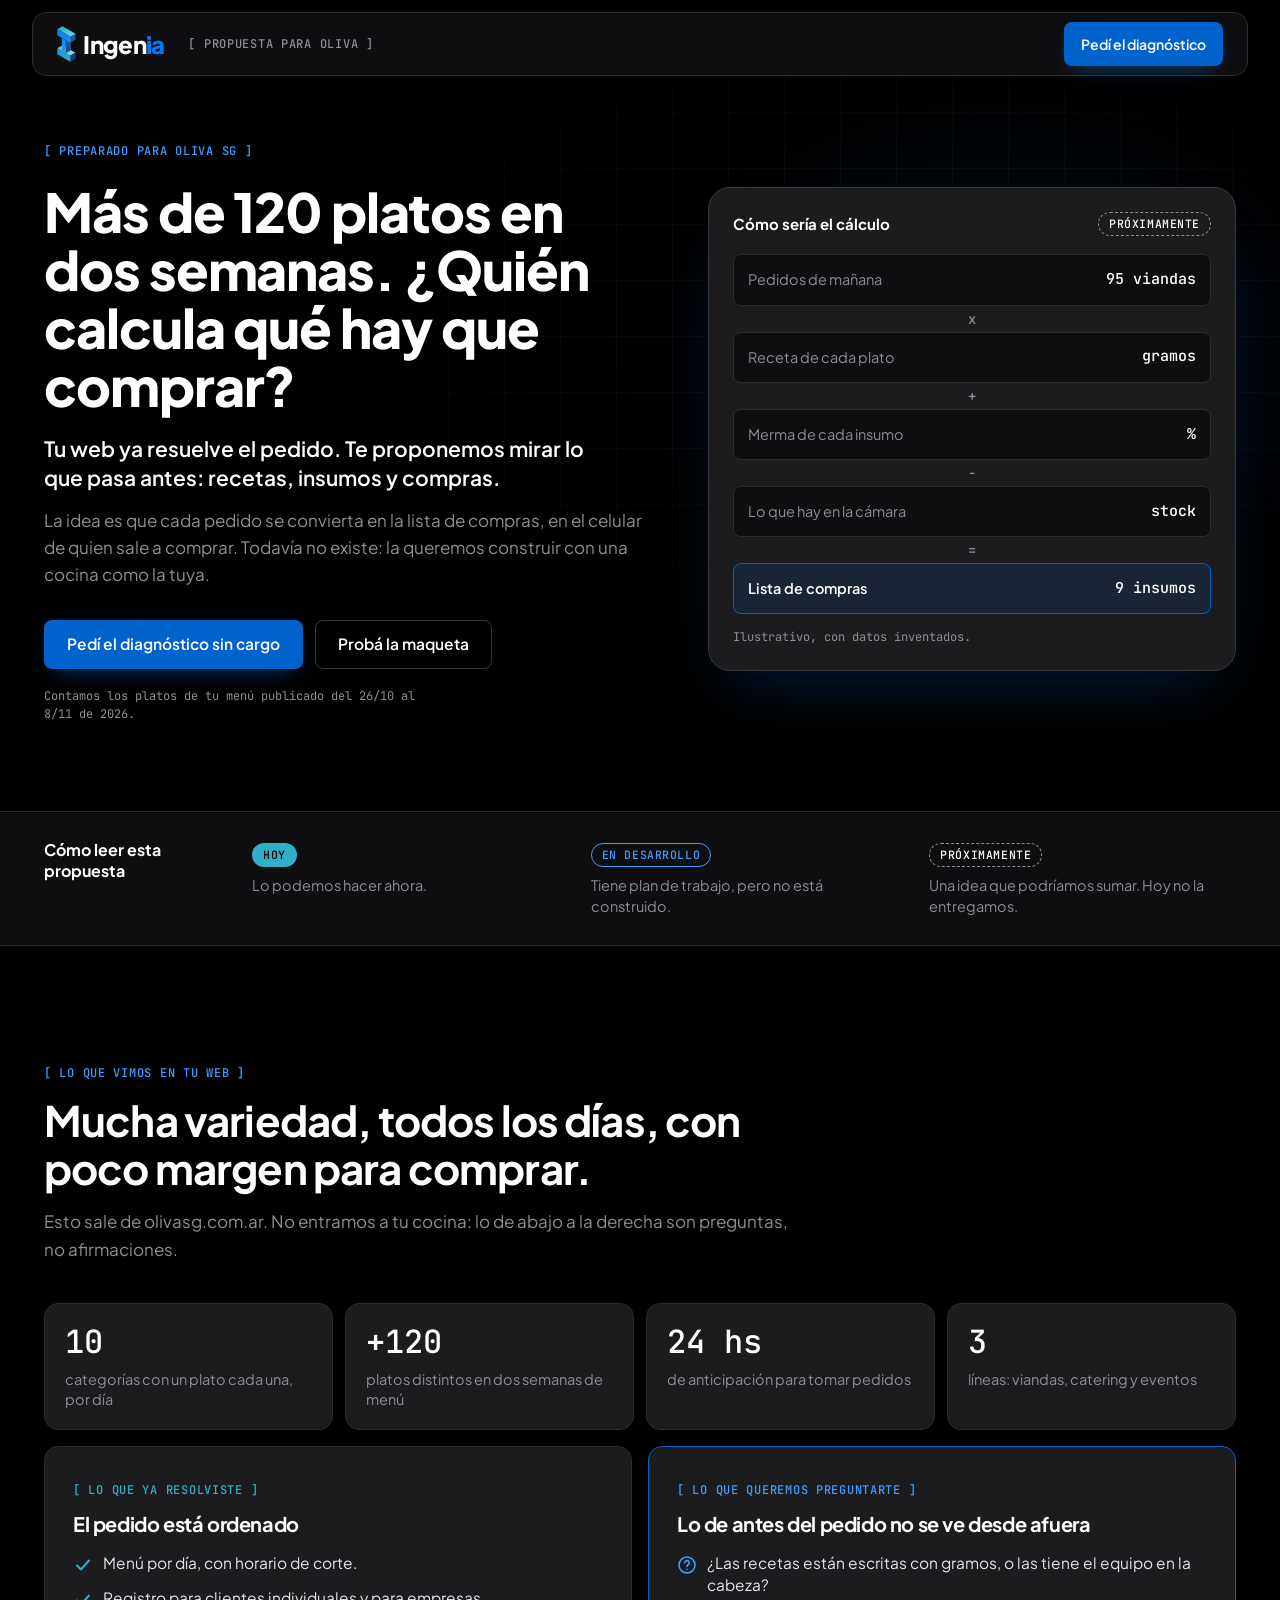
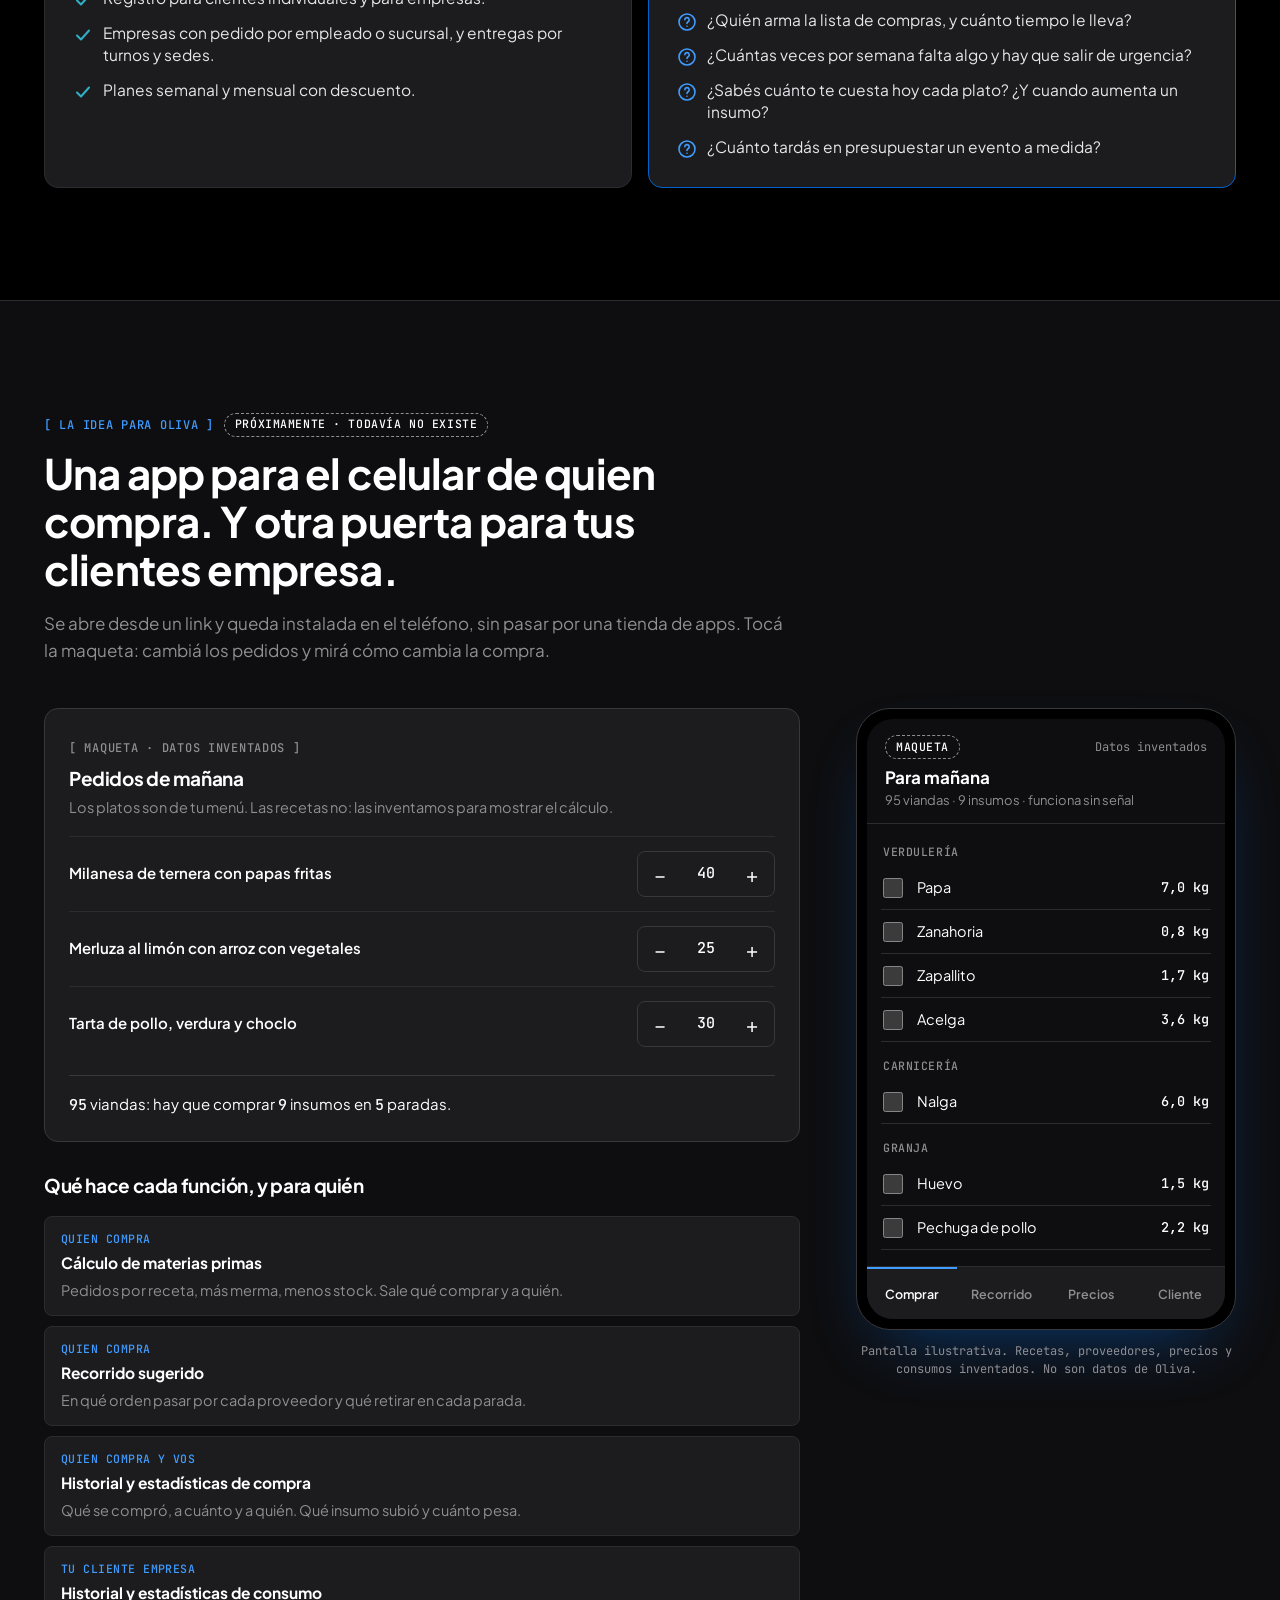
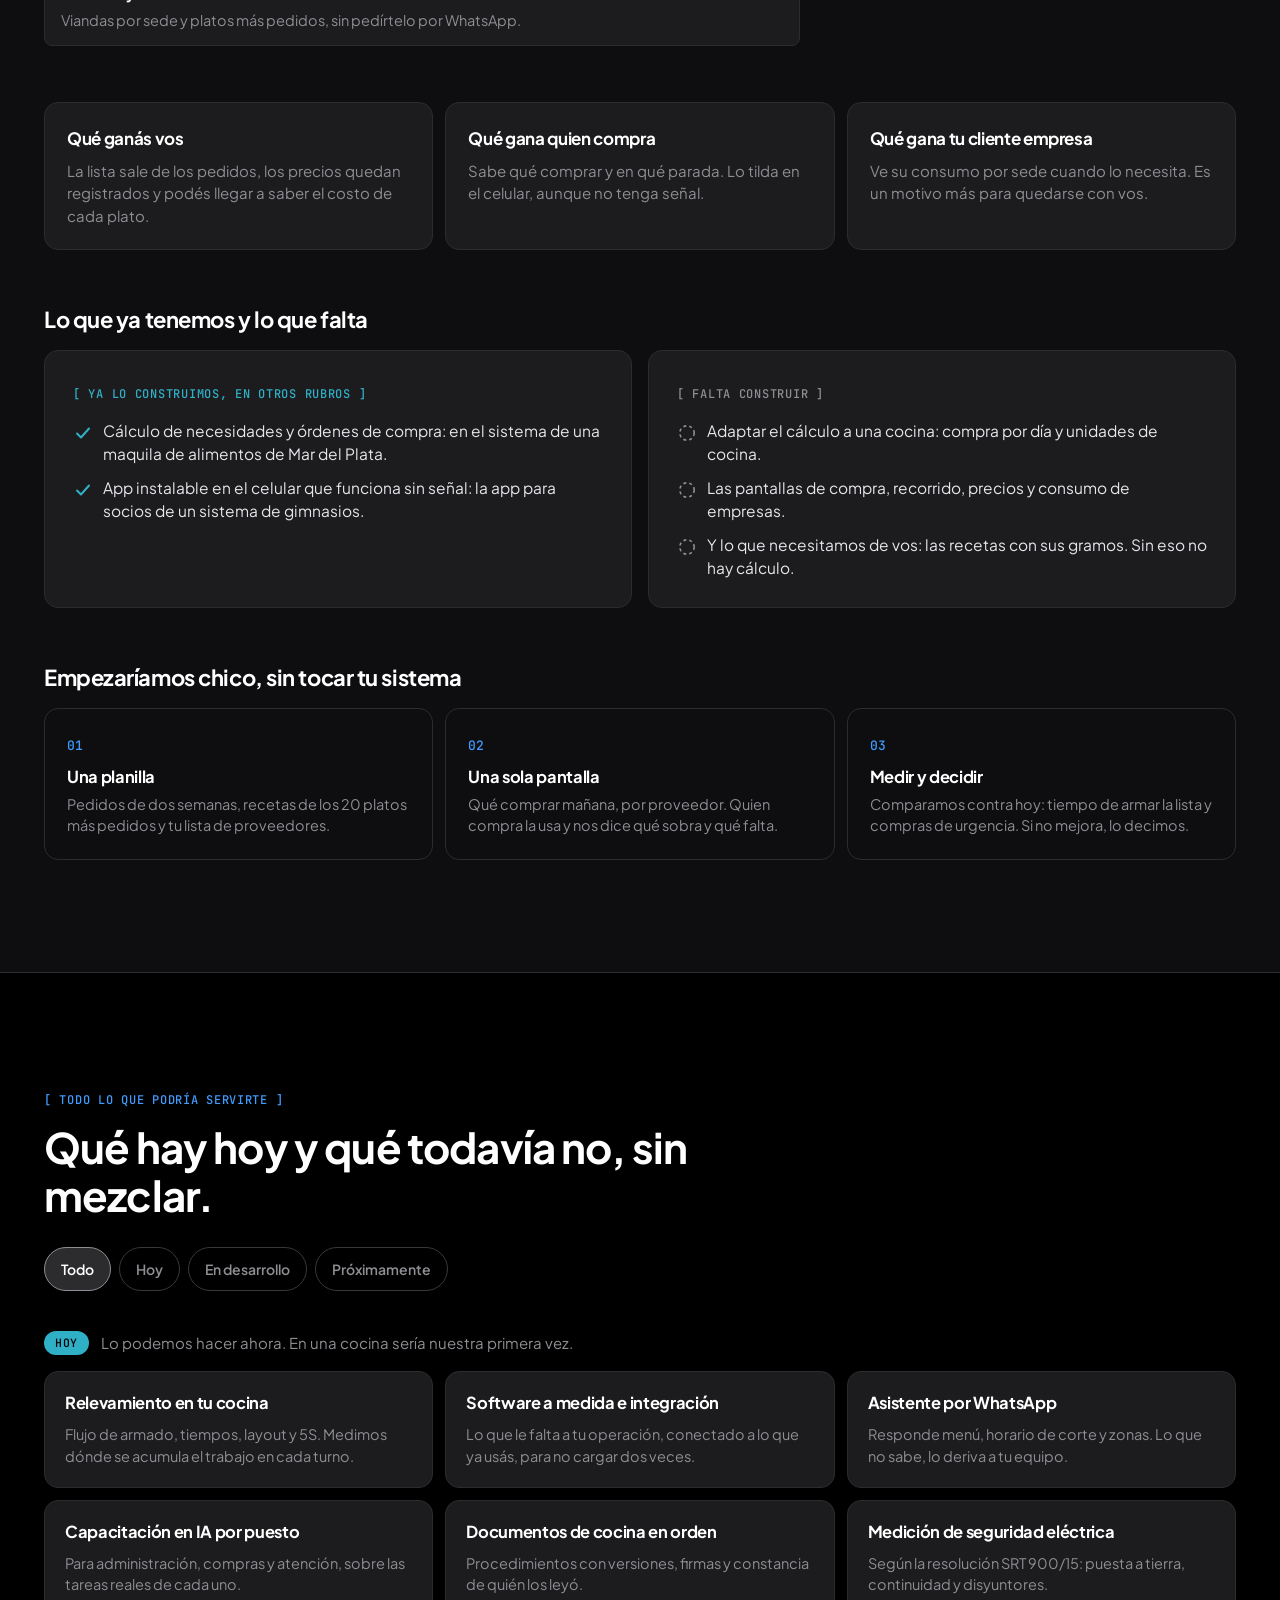
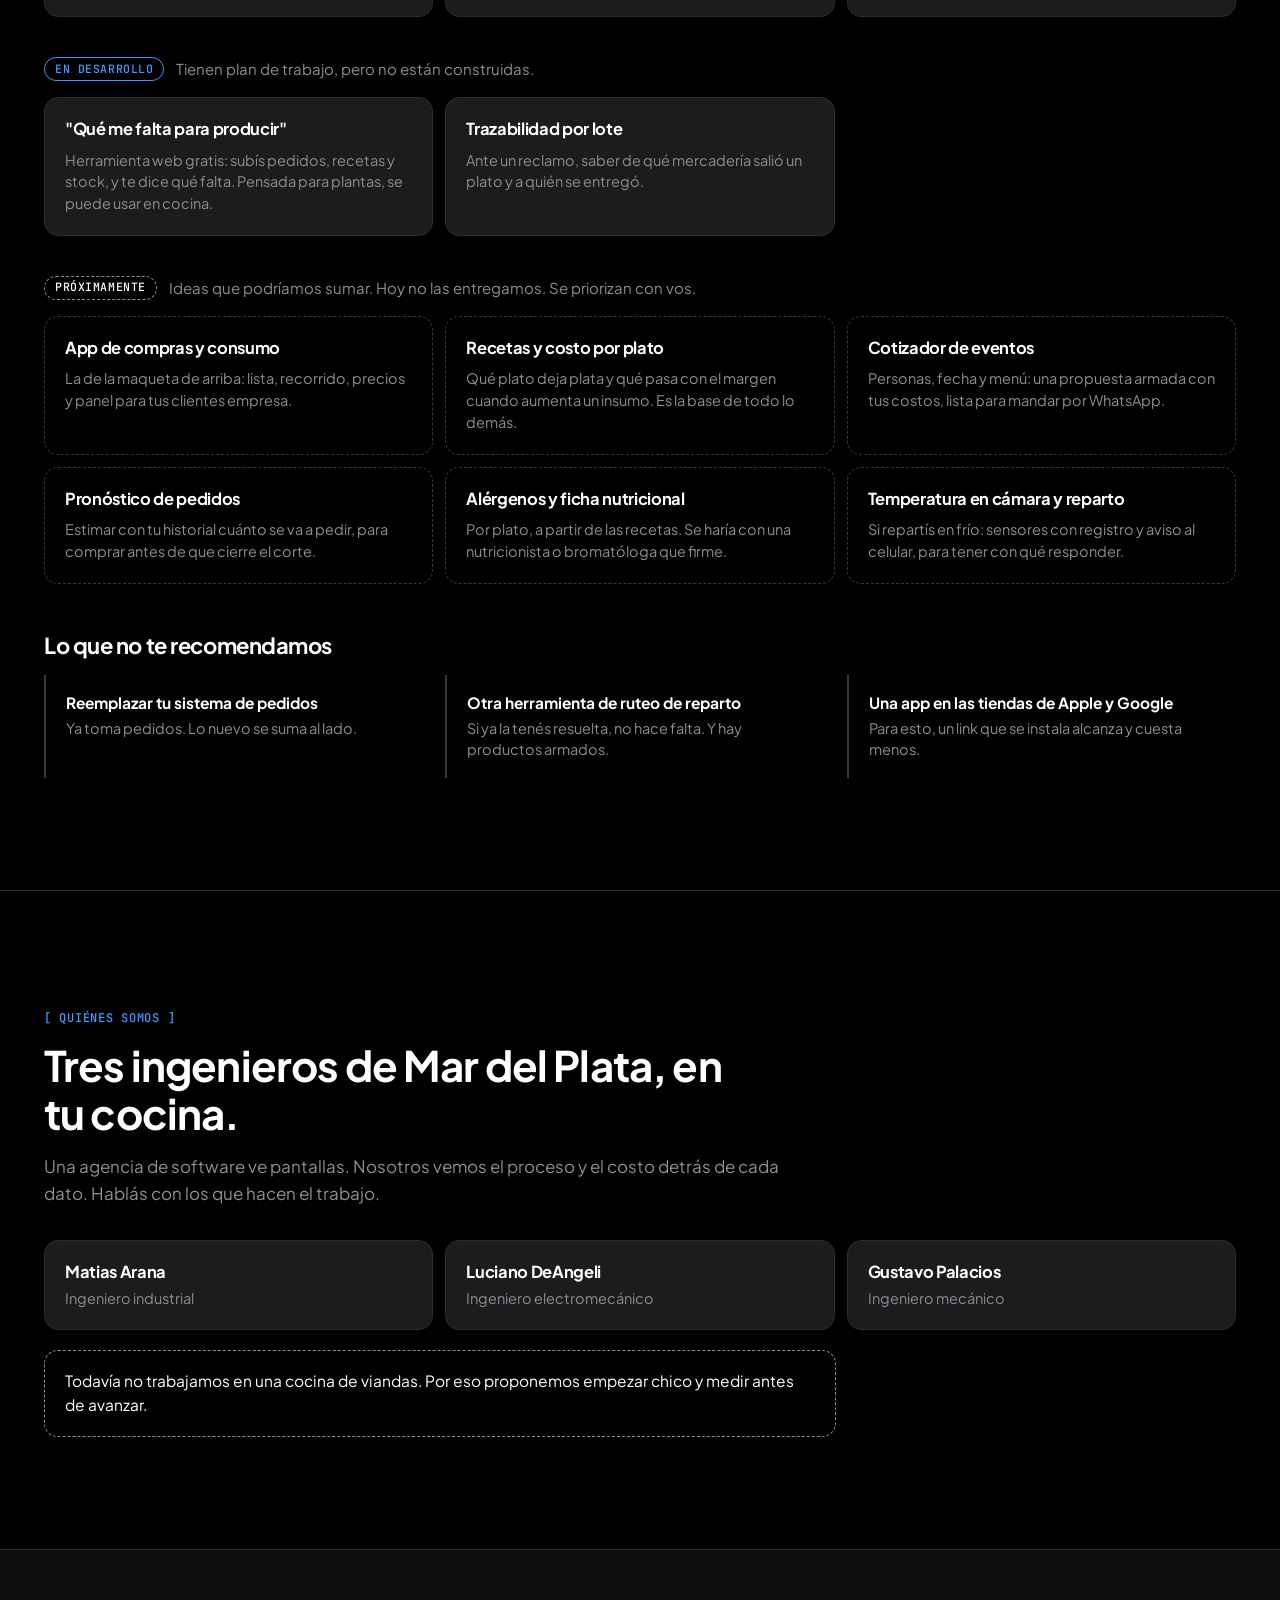
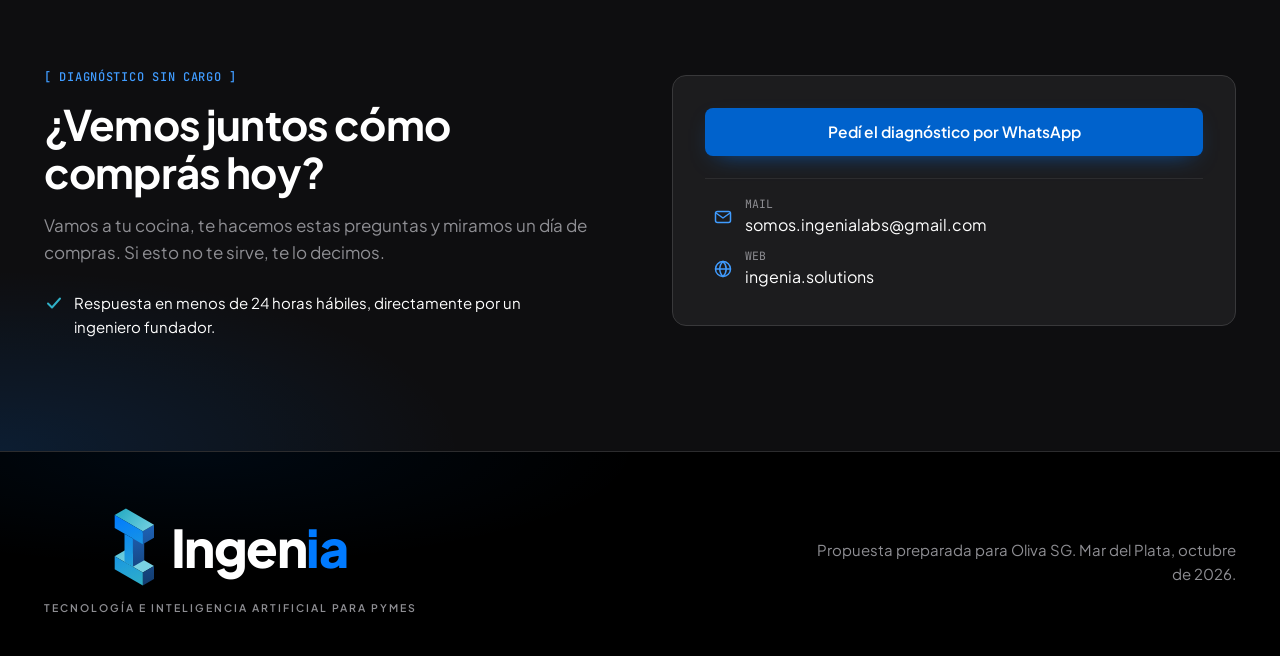
==== olivasg/index.html @ d418b226 "Brochure para Oliva SG en /olivasg Co-Authored-By: Claude Opus 5.5 <noreply@anthropic.com>" ====
<!doctype html>
<html lang="es-AR">
<head>
<meta charset="utf-8">
<meta name="viewport" content="width=device-width, initial-scale=1">
<title>Ingenia Solutions · Propuesta para Oliva</title>
<meta name="description" content="Una idea para Oliva: que cada pedido se convierta en la lista de compras. Qué hacemos hoy y qué todavía no existe, separado y a la vista.">
<meta name="color-scheme" content="dark">
<meta name="robots" content="noindex">
<meta name="theme-color" content="#000000">
<link rel="preconnect" href="https://fonts.googleapis.com">
<link rel="preconnect" href="https://fonts.gstatic.com" crossorigin>
<link href="https://fonts.googleapis.com/css2?family=JetBrains+Mono:wght@400;500&family=Plus+Jakarta+Sans:wght@400;500;600;700;800&display=swap" rel="stylesheet">
<style>
  /* Tokens de la web oficial (ingenia.solutions), los mismos de la propuesta de consultoragyg */
  :root {
    --bg-primary: #000000;
    --bg-surface: #1C1C1E;
    --bg-surface-2: #0E0E10;
    --bg-elevated: #2C2C2E;
    --border: #2C2C2E;
    --border-strong: #38383A;
    --text: #FFFFFF;
    --text-muted: #8E8E93;
    --brand-blue: #007AFF;
    --accent-blue: #0062CC;
    --accent-blue-hover: #0051A8;
    --accent-cyan: #409CFF;
    --accent-emerald: #30B0C7;
    --font: "Plus Jakarta Sans", system-ui, -apple-system, sans-serif;
    --mono: "JetBrains Mono", "Roboto Mono", ui-monospace, monospace;
    --r-sm: 8px; --r-md: 14px; --r-lg: 22px; --r-pill: 999px;
    --ease: cubic-bezier(0.16, 1, 0.3, 1);
    --container: 1240px;
    --nav-h: 64px;
  }

  *, *::before, *::after { box-sizing: border-box; }
  html { scroll-behavior: smooth; scroll-padding-top: calc(var(--nav-h) + 24px); }
  body { margin: 0; background: var(--bg-primary); color: var(--text); font: 400 16px/1.6 var(--font); -webkit-font-smoothing: antialiased; overflow-x: hidden; }
  img, svg { display: block; max-width: 100%; }
  a { color: inherit; text-decoration: none; }
  h1, h2, h3, h4 { font-weight: 700; margin: 0; letter-spacing: -0.02em; }
  p { margin: 0; }
  ul, ol { margin: 0; padding: 0; list-style: none; }
  button { font: inherit; cursor: pointer; color: inherit; }
  :focus-visible { outline: 2px solid var(--accent-cyan); outline-offset: 3px; border-radius: 4px; }

  .container { width: 100%; max-width: var(--container); margin: 0 auto; padding: 0 24px; }
  @media (max-width: 767px) { .container { padding: 0 16px; } }

  .badge-mono { display: inline-flex; align-items: center; gap: 8px; font: 500 12px/1.5 var(--mono); letter-spacing: .06em; color: var(--text-muted); }
  .badge-mono--cyan { color: var(--accent-cyan); }
  .badge-mono--emerald { color: var(--accent-emerald); }

  .btn { display: inline-flex; align-items: center; justify-content: center; gap: 10px; min-height: 48px; border-radius: var(--r-sm); border: 1px solid transparent; font: 600 15.5px/1.2 var(--font); padding: 14px 22px; text-align: center; transition: background-color .25s var(--ease), border-color .25s var(--ease), transform .15s var(--ease); }
  .btn:active { transform: translateY(1px) scale(.99); }
  .btn--sm { min-height: 44px; padding: 9px 16px; font-size: 14px; }
  .btn--primary { background: var(--accent-blue); color: #fff; box-shadow: 0 8px 24px -12px rgba(0,122,255,.7); }
  .btn--primary:hover { background: var(--accent-blue-hover); }
  .btn--ghost { background: transparent; color: var(--text); border-color: var(--border-strong); }
  .btn--ghost:hover { border-color: var(--text-muted); background: rgba(142,142,147,.06); }

  .section { padding: 112px 0; position: relative; }
  @media (max-width: 767px) { .section { padding: 72px 0; } }
  .section--line { border-top: 1px solid var(--border); }
  .section__title { font-size: clamp(28px, 3.4vw, 42px); line-height: 1.15; max-width: 24ch; margin-top: 12px; }
  .section__lead { color: var(--text-muted); font-size: 17px; max-width: 62ch; margin-top: 16px; }
  .note { font: 400 12px/1.5 var(--mono); color: var(--text-muted); }

  .js .reveal { opacity: 0; transform: translateY(18px); transition: opacity .7s var(--ease), transform .7s var(--ease); }
  .js .reveal.is-in { opacity: 1; transform: none; }

  /* Rótulos de estado: palabra + estilo, nunca solo color */
  .st { display: inline-flex; align-items: center; gap: 6px; min-height: 24px; padding: 2px 10px; border-radius: var(--r-pill); font: 500 11.5px/1.3 var(--mono); letter-spacing: .05em; white-space: nowrap; border: 1px solid transparent; }
  .st--hoy { background: var(--accent-emerald); color: #000; }
  .st--dev { border-color: var(--accent-cyan); color: var(--accent-cyan); }
  .st--prox { border: 1px dashed var(--text-muted); color: var(--text); }

  /* Nav */
  .nav { position: fixed; inset: 12px 0 auto 0; z-index: 40; padding: 0 12px; }
  .nav__inner { height: var(--nav-h); display: flex; align-items: center; gap: 24px; background: rgba(18,18,20,.82); backdrop-filter: blur(14px) saturate(140%); -webkit-backdrop-filter: blur(14px) saturate(140%); border: 1px solid var(--border); border-radius: var(--r-md); max-width: calc(var(--container) - 24px); }
  .nav__badge { margin-right: auto; }
  @media (max-width: 760px) { .nav__badge { display: none; } .nav__inner { justify-content: space-between; padding: 0 12px; gap: 8px; } }

  .logo { display: inline-flex; align-items: center; gap: .32em; line-height: 1; font-weight: 800; font-size: 24px; letter-spacing: -.03em; color: var(--text); white-space: nowrap; }
  .nav .logo { min-height: 44px; }
  .logo__mark { height: 1.5em; width: auto; flex-shrink: 0; }
  .logo__ia { color: var(--brand-blue); }
  .logo--lg { font-size: clamp(38px, 5vw, 52px); }
  .logo__tagline { margin-top: 14px; font-weight: 600; font-size: 10.5px; letter-spacing: .19em; color: var(--text-muted); text-align: center; }

  /* Portada */
  .hero { position: relative; padding: calc(var(--nav-h) + 72px) 0 88px; overflow: hidden; }
  .hero__grid-bg { position: absolute; inset: 0; pointer-events: none; background-image: linear-gradient(rgba(142,142,147,.06) 1px, transparent 1px), linear-gradient(90deg, rgba(142,142,147,.06) 1px, transparent 1px); background-size: 56px 56px; mask-image: radial-gradient(ellipse 70% 60% at 70% 40%, #000 30%, transparent 75%); -webkit-mask-image: radial-gradient(ellipse 70% 60% at 70% 40%, #000 30%, transparent 75%); }
  .hero::after { content: ""; position: absolute; inset: 0; pointer-events: none; background: radial-gradient(ellipse 40% 50% at 78% 45%, rgba(0,122,255,.12), transparent 70%); }
  .hero__inner { position: relative; z-index: 1; display: grid; grid-template-columns: minmax(0, 1.15fr) minmax(0, 1fr); gap: 56px; align-items: center; }
  .hero__title { font-size: clamp(34px, 4.2vw, 54px); line-height: 1.08; font-weight: 800; margin-top: 20px; max-width: 19ch; }
  .hero__sub { font-size: clamp(18px, 1.8vw, 21px); line-height: 1.4; font-weight: 600; margin-top: 20px; max-width: 38ch; }
  .hero__lead { color: var(--text-muted); font-size: 17px; max-width: 54ch; margin-top: 14px; }
  .hero__ctas { display: flex; flex-wrap: wrap; gap: 12px; margin-top: 32px; }
  .hero__source { margin-top: 18px; max-width: 54ch; }
  @media (max-width: 1023px) { .hero__inner { grid-template-columns: minmax(0, 1fr); gap: 48px; } }
  @media (max-width: 767px) { .hero { padding: calc(var(--nav-h) + 48px) 0 64px; } .hero__ctas .btn { width: 100%; } }

  .flow { background: var(--bg-surface); border: 1px solid var(--border-strong); border-radius: var(--r-lg); padding: 24px; box-shadow: 0 30px 60px -30px rgba(0,122,255,.3); }
  .flow__head { display: flex; flex-wrap: wrap; justify-content: space-between; align-items: center; gap: 8px; margin-bottom: 18px; }
  .flow__title { font-weight: 700; font-size: 15px; }
  .flow__row { display: flex; align-items: center; justify-content: space-between; gap: 16px; padding: 13px 14px; background: var(--bg-surface-2); border: 1px solid var(--border); border-radius: var(--r-sm); }
  .flow__row span { font-size: 14.5px; color: var(--text-muted); }
  .flow__row b { font: 500 15px/1.3 var(--mono); white-space: nowrap; }
  .flow__op { font: 500 14px/1 var(--mono); color: var(--text-muted); text-align: center; padding: 6px 0; }
  .flow__row--out { background: rgba(0,122,255,.1); border-color: var(--accent-blue); }
  .flow__row--out span { color: var(--text); font-weight: 600; }
  .flow .note { margin-top: 14px; }

  /* Cómo leer */
  .key { border-block: 1px solid var(--border); background: var(--bg-surface-2); padding: 28px 0; }
  .key__inner { display: grid; grid-template-columns: auto repeat(3, minmax(0, 1fr)); gap: 16px 32px; align-items: start; }
  .key__title { font-weight: 700; max-width: 16ch; line-height: 1.3; }
  .key__item p { font-size: 14.5px; color: var(--text-muted); margin-top: 8px; line-height: 1.45; }
  @media (max-width: 899px) { .key__inner { grid-template-columns: minmax(0, 1fr); } .key__title { max-width: none; } }

  /* Lo que vimos */
  .stats { display: grid; grid-template-columns: repeat(4, minmax(0, 1fr)); gap: 12px; margin-top: 40px; }
  .stat { background: var(--bg-surface); border: 1px solid var(--border); border-radius: var(--r-md); padding: 20px; }
  .stat b { display: block; font: 500 clamp(24px, 2.6vw, 32px)/1.15 var(--mono); }
  .stat span { display: block; margin-top: 8px; font-size: 14.5px; line-height: 1.4; color: var(--text-muted); }
  @media (max-width: 899px) { .stats { grid-template-columns: repeat(2, minmax(0, 1fr)); } }
  .two { display: grid; grid-template-columns: repeat(2, minmax(0, 1fr)); gap: 16px; margin-top: 16px; }
  @media (max-width: 899px) { .two { grid-template-columns: minmax(0, 1fr); } }
  .panel { background: var(--bg-surface); border: 1px solid var(--border); border-radius: var(--r-md); padding: 28px; }
  @media (max-width: 767px) { .panel { padding: 22px; } }
  .panel h3 { font-size: 20px; line-height: 1.25; margin-top: 10px; }
  .panel--ask { border-color: var(--accent-blue); }
  .ticks { margin-top: 16px; display: grid; gap: 12px; }
  .ticks li { display: grid; grid-template-columns: 20px minmax(0, 1fr); gap: 10px; font-size: 15.5px; line-height: 1.45; color: #E5E5EA; }
  .ticks svg { margin-top: 3px; color: var(--accent-emerald); }
  .panel--ask .ticks svg { color: var(--accent-cyan); }

  /* La app */
  .app { background: var(--bg-surface-2); border-block: 1px solid var(--border); }
  .app__head { display: flex; flex-wrap: wrap; align-items: center; gap: 10px; }
  .app__grid { display: grid; grid-template-columns: minmax(0, 1fr) minmax(0, 380px); gap: 56px; margin-top: 44px; align-items: start; justify-content: center; }
  @media (max-width: 899px) { .app__grid { grid-template-columns: minmax(0, 1fr); gap: 32px; } }

  .ctrl { background: var(--bg-surface); border: 1px solid var(--border-strong); border-radius: var(--r-md); padding: 24px; }
  @media (max-width: 767px) { .ctrl { padding: 18px; } }
  .ctrl h3 { font-size: 19px; margin-top: 8px; line-height: 1.25; }
  .ctrl__sub { color: var(--text-muted); font-size: 14.5px; margin-top: 6px; }
  .dish { display: grid; grid-template-columns: minmax(0, 1fr) auto; gap: 8px 14px; align-items: center; padding: 14px 0; border-top: 1px solid var(--border); }
  .dish:first-of-type { margin-top: 16px; }
  .dish__name { font-size: 15px; line-height: 1.35; font-weight: 600; }
  .stepper { display: inline-grid; grid-template-columns: 44px 48px 44px; align-items: center; border: 1px solid var(--border-strong); border-radius: var(--r-sm); overflow: hidden; }
  .stepper button { height: 44px; background: transparent; border: 0; font-size: 20px; }
  .stepper button:hover { background: var(--bg-elevated); }
  .stepper output { text-align: center; font: 500 15px/1 var(--mono); }
  .ctrl__out { margin-top: 14px; padding-top: 16px; border-top: 1px solid var(--border-strong); font-size: 15px; }
  .ctrl__out b { font-family: var(--mono); font-weight: 500; }
  .ctrl__disc { margin-top: 12px; }

  .fn-list { display: grid; gap: 10px; margin-top: 16px; }
  .fn { display: grid; gap: 4px; padding: 14px 16px; border: 1px solid var(--border); border-radius: var(--r-sm); background: var(--bg-surface); }
  .fn b { font-size: 15.5px; }
  .fn span { font-size: 14.5px; color: var(--text-muted); line-height: 1.45; }
  .fn small { font: 500 11.5px/1.4 var(--mono); color: var(--accent-cyan); letter-spacing: .04em; }
  .app__left { display: grid; gap: 28px; min-width: 0; }
  .app__left h3.sub { font-size: 19px; }

  /* Teléfono */
  .phone-wrap { position: sticky; top: calc(var(--nav-h) + 28px); min-width: 0; }
  @media (max-width: 899px) {
    .app__left { display: contents; }
    .app__left .fn-block { order: 2; }
    .phone-wrap { position: static; max-width: 380px; margin: 0 auto; width: 100%; order: 1; }
  }
  .phone { background: #000; border: 1px solid var(--border-strong); border-radius: 34px; padding: 10px; box-shadow: 0 30px 70px -30px rgba(0,122,255,.45); }
  .screen { background: var(--bg-surface-2); border-radius: 26px; overflow: hidden; display: flex; flex-direction: column; height: 600px; }
  .screen__bar { padding: 16px 18px 12px; border-bottom: 1px solid var(--border); }
  .screen__tag { display: flex; align-items: center; justify-content: space-between; gap: 8px; }
  .screen__title { font-size: 17px; font-weight: 700; margin-top: 8px; line-height: 1.25; }
  .screen__sub { font-size: 13px; color: var(--text-muted); margin-top: 2px; }
  .screen__body { flex: 1; overflow-y: auto; padding: 4px 14px 16px; min-height: 0; }
  .tabs { display: grid; grid-template-columns: repeat(4, minmax(0, 1fr)); border-top: 1px solid var(--border); background: var(--bg-surface); }
  .tabs button { min-height: 52px; background: transparent; border: 0; font-size: 12.5px; font-weight: 600; color: var(--text-muted); padding: 4px 2px; border-top: 2px solid transparent; }
  .tabs button[aria-selected="true"] { color: var(--text); border-top-color: var(--accent-cyan); }
  .grp { font: 500 11.5px/1.4 var(--mono); letter-spacing: .05em; color: var(--text-muted); padding: 16px 2px 6px; }
  .buy { display: grid; grid-template-columns: 26px minmax(0, 1fr) auto; gap: 8px; align-items: center; min-height: 44px; padding: 4px 2px; border-bottom: 1px solid var(--border); cursor: pointer; font-size: 14.5px; }
  .buy input { width: 20px; height: 20px; accent-color: var(--accent-blue); margin: 0; }
  .buy b { font: 500 13.5px/1 var(--mono); }
  .buy input:checked ~ span, .buy input:checked ~ b { text-decoration: line-through; color: var(--text-muted); }
  .covered { color: var(--text-muted); font-size: 13.5px; padding: 14px 2px 0; line-height: 1.4; }
  .stop { display: grid; grid-template-columns: 32px minmax(0, 1fr); gap: 12px; padding-bottom: 18px; position: relative; }
  .stop:not(:last-child)::before { content: ""; position: absolute; left: 15px; top: 32px; bottom: 0; width: 2px; background: var(--border-strong); }
  .stop__n { width: 32px; height: 32px; border-radius: 50%; display: grid; place-items: center; background: var(--bg-elevated); font: 500 13px/1 var(--mono); }
  .stop__n--end { background: var(--accent-blue); }
  .stop b { display: block; font-size: 15px; line-height: 1.3; }
  .stop div span { display: block; font-size: 13.5px; color: var(--text-muted); line-height: 1.4; margin-top: 2px; }
  .route { padding-top: 14px; }
  .mini-card { background: var(--bg-surface); border: 1px solid var(--border); border-radius: var(--r-sm); padding: 14px; margin-top: 12px; }
  .mini-card h4 { font-size: 14.5px; line-height: 1.3; }
  .mini-card .chart { margin-top: 10px; }
  .chart svg { width: 100%; height: auto; }
  .readout { font-size: 13px; color: var(--text-muted); margin-top: 8px; min-height: 2.8em; line-height: 1.4; }
  .row { display: flex; justify-content: space-between; align-items: center; gap: 10px; min-height: 40px; padding: 6px 0; font-size: 14px; line-height: 1.35; border-bottom: 1px solid var(--border); }
  .row:last-child { border-bottom: 0; }
  .row span { color: var(--text-muted); font-size: 13.5px; }
  .row b { font: 500 13.5px/1 var(--mono); font-weight: 500; white-space: nowrap; }
  .tiles { display: grid; grid-template-columns: repeat(2, minmax(0, 1fr)); gap: 8px; margin-top: 12px; }
  .tile { background: var(--bg-surface); border: 1px solid var(--border); border-radius: var(--r-sm); padding: 12px; }
  .tile b { display: block; font: 500 22px/1.15 var(--mono); }
  .tile span { display: block; font-size: 12.5px; color: var(--text-muted); margin-top: 4px; line-height: 1.3; }
  .phone-note { margin-top: 12px; text-align: center; }

  /* Honesto */
  .gains { display: grid; grid-template-columns: repeat(3, minmax(0, 1fr)); gap: 12px; margin-top: 56px; }
  .gain { padding: 22px; background: var(--bg-surface); border: 1px solid var(--border); border-radius: var(--r-md); }
  .gain h3 { font-size: 17px; }
  .gain p { font-size: 15px; color: var(--text-muted); margin-top: 8px; line-height: 1.5; }
  @media (max-width: 899px) { .gains { grid-template-columns: minmax(0, 1fr); } }
  .steps { display: grid; grid-template-columns: repeat(3, minmax(0, 1fr)); gap: 12px; margin-top: 16px; counter-reset: s; }
  .step { padding: 22px; border: 1px solid var(--border); border-radius: var(--r-md); }
  .step b { font: 500 13px/1 var(--mono); color: var(--accent-cyan); }
  .step h4 { font-size: 16.5px; margin-top: 10px; line-height: 1.3; }
  .step p { font-size: 14.5px; color: var(--text-muted); margin-top: 6px; line-height: 1.5; }
  @media (max-width: 899px) { .steps { grid-template-columns: minmax(0, 1fr); } }
  .subhead { font-size: 22px; line-height: 1.25; margin-top: 56px; }

  /* Mapa de soluciones */
  .filter { display: flex; flex-wrap: wrap; gap: 8px; margin-top: 28px; }
  .filter button { min-height: 44px; padding: 8px 16px; border-radius: var(--r-pill); background: transparent; border: 1px solid var(--border-strong); font-size: 14px; font-weight: 600; color: var(--text-muted); }
  .filter button[aria-pressed="true"] { background: var(--bg-elevated); color: var(--text); border-color: var(--text-muted); }
  .sol-group { margin-top: 40px; }
  .sol-group[hidden] { display: none; }
  .sol-group__head { display: flex; flex-wrap: wrap; align-items: center; gap: 12px; }
  .sol-group__head p { color: var(--text-muted); font-size: 15px; }
  .sols { display: grid; grid-template-columns: repeat(3, minmax(0, 1fr)); gap: 12px; margin-top: 16px; }
  @media (max-width: 1023px) { .sols { grid-template-columns: repeat(2, minmax(0, 1fr)); } }
  @media (max-width: 680px) { .sols { grid-template-columns: minmax(0, 1fr); } }
  .sol { padding: 20px; background: var(--bg-surface); border: 1px solid var(--border); border-radius: var(--r-md); display: flex; flex-direction: column; gap: 10px; align-items: flex-start; }
  .sol--prox { background: transparent; border: 1px dashed var(--border-strong); }
  .sol h4 { font-size: 16.5px; line-height: 1.3; }
  .sol p { font-size: 14.5px; line-height: 1.5; color: var(--text-muted); }

  .no { margin-top: 48px; }
  .no ul { display: grid; grid-template-columns: repeat(3, minmax(0, 1fr)); gap: 12px; margin-top: 16px; }
  .no li { padding: 18px 20px; border-left: 2px solid var(--border-strong); }
  .no b { display: block; font-size: 15.5px; line-height: 1.35; }
  .no span { display: block; color: var(--text-muted); font-size: 14.5px; margin-top: 4px; line-height: 1.45; }
  @media (max-width: 899px) { .no ul { grid-template-columns: minmax(0, 1fr); } }

  /* Equipo */
  .proofs { display: grid; grid-template-columns: repeat(2, minmax(0, 1fr)); gap: 12px; margin-top: 40px; }
  @media (max-width: 767px) { .proofs { grid-template-columns: minmax(0, 1fr); } }
  .team { display: grid; grid-template-columns: repeat(3, minmax(0, 1fr)); gap: 12px; margin-top: 12px; }
  @media (max-width: 767px) { .team { grid-template-columns: minmax(0, 1fr); } }
  .eng { padding: 18px 20px; background: var(--bg-surface); border: 1px solid var(--border); border-radius: var(--r-md); }
  .eng h3 { font-size: 16.5px; }
  .eng span { color: var(--text-muted); font-size: 14.5px; }
  .honest { margin-top: 20px; padding: 18px 20px; border: 1px dashed var(--text-muted); border-radius: var(--r-md); font-size: 15.5px; max-width: 72ch; }

  /* Contacto */
  .booking { background: radial-gradient(ellipse 60% 60% at 0% 100%, rgba(0,122,255,.14), transparent 60%), var(--bg-surface-2); border-top: 1px solid var(--border); }
  .booking__inner { display: grid; grid-template-columns: minmax(0, 1fr) minmax(0, 1fr); gap: 64px; align-items: center; }
  @media (max-width: 899px) { .booking__inner { grid-template-columns: minmax(0, 1fr); gap: 32px; } }
  .booking__guarantee { display: flex; align-items: flex-start; gap: 10px; margin-top: 24px; font-size: 15px; max-width: 46ch; }
  .booking__guarantee svg { color: var(--accent-emerald); flex: none; margin-top: 2px; }
  .booking__card { background: var(--bg-surface); border: 1px solid var(--border-strong); border-radius: var(--r-md); padding: 32px; display: grid; gap: 8px; }
  @media (max-width: 767px) { .booking__card { padding: 22px; } }
  .booking__card .btn { width: 100%; white-space: normal; }
  .contact-links { display: grid; gap: 4px; margin-top: 14px; padding-top: 14px; border-top: 1px solid var(--border); }
  .contact-links a { display: flex; align-items: center; gap: 12px; min-height: 48px; padding: 0 8px; border-radius: var(--r-sm); overflow-wrap: anywhere; }
  .contact-links a:hover { background: rgba(142,142,147,.08); }
  .contact-links a svg { color: var(--accent-cyan); flex: none; }
  .contact-links small { display: block; font: 400 11.5px/1.3 var(--mono); color: var(--text-muted); }

  .footer { border-top: 1px solid var(--border); padding: 56px 0 40px; background: radial-gradient(ellipse 50% 80% at 15% 0%, rgba(0,122,255,.07), transparent 70%); }
  .footer__inner { display: grid; grid-template-columns: auto 1fr; gap: 12px 48px; align-items: center; }
  .footer__brand { display: flex; flex-direction: column; align-items: center; }
  .footer__tagline { color: var(--text-muted); font-size: 15px; justify-self: end; text-align: right; max-width: 40ch; }
  @media (max-width: 767px) { .footer__inner { grid-template-columns: 1fr; justify-items: center; gap: 20px; } .footer__tagline { justify-self: center; text-align: center; } }

  @media (prefers-reduced-motion: reduce) {
    html { scroll-behavior: auto; }
    *, *::before, *::after { animation: none !important; transition-duration: .01ms !important; transition-delay: 0s !important; }
    .js .reveal { opacity: 1; transform: none; }
  }
</style>
</head>
<body>

<header class="nav" id="nav">
  <div class="nav__inner container">
    <a href="#top" class="logo" aria-label="Ingenia Solutions, inicio">
      <!-- Logo oficial: el mismo isotipo y texto de la web (brand/assets) -->
      <svg class="logo__mark" viewBox="-22 -101 75 144" aria-hidden="true" focusable="false">
        <defs>
          <linearGradient id="iso2-front" gradientUnits="userSpaceOnUse" x1="-21" y1="-88" x2="31" y2="42"><stop offset="0" stop-color="#007AFF"/><stop offset="1" stop-color="#30B0C7"/></linearGradient>
          <linearGradient id="iso2-top" gradientUnits="userSpaceOnUse" x1="0" y1="-100" x2="52" y2="-58"><stop offset="0" stop-color="#30B0C7"/><stop offset="1" stop-color="#7AD3E3"/></linearGradient>
          <linearGradient id="iso2-side" gradientUnits="userSpaceOnUse" x1="31" y1="-70" x2="52" y2="42"><stop offset="0" stop-color="#1E63B8"/><stop offset="1" stop-color="#123A6B"/></linearGradient>
        </defs><polygon points="-20.78,-12 31.18,18 51.96,6 0,-24" fill="url(#iso2-top)"/><polygon points="31.18,42 51.96,30 51.96,6 31.18,18" fill="url(#iso2-side)"/><polygon points="-20.78,12 31.18,42 31.18,18 -20.78,-12" fill="url(#iso2-front)"/><polygon points="12.99,7.5 33.77,-4.5 33.77,-56.5 12.99,-44.5" fill="url(#iso2-side)"/><polygon points="-2.6,-1.5 12.99,7.5 12.99,-44.5 -2.6,-53.5" fill="url(#iso2-front)"/><polygon points="31.18,-34 51.96,-46 51.96,-70 31.18,-58" fill="url(#iso2-side)"/><polygon points="-20.78,-88 31.18,-58 51.96,-70 0,-100" fill="url(#iso2-top)"/><polygon points="-20.78,-64 31.18,-34 31.18,-58 -20.78,-88" fill="url(#iso2-front)"/>
      </svg>
      <span aria-hidden="true">Ingen<span class="logo__ia">ia</span></span>
    </a>
    <span class="badge-mono nav__badge">[ PROPUESTA PARA OLIVA ]</span>
    <a href="#contacto" class="btn btn--primary btn--sm">Pedí el diagnóstico</a>
  </div>
</header>

<main id="top">
  <!-- Portada -->
  <section class="hero" aria-labelledby="hero-title">
    <div class="hero__grid-bg" aria-hidden="true"></div>
    <div class="container hero__inner">
      <div>
        <span class="badge-mono badge-mono--cyan reveal">[ PREPARADO PARA OLIVA SG ]</span>
        <h1 class="hero__title reveal" id="hero-title">Más de 120 platos en dos semanas. ¿Quién calcula qué hay que comprar?</h1>
        <p class="hero__sub reveal">Tu web ya resuelve el pedido. Te proponemos mirar lo que pasa antes: recetas, insumos y compras.</p>
        <p class="hero__lead reveal">La idea es que cada pedido se convierta en la lista de compras, en el celular de quien sale a comprar. Todavía no existe: la queremos construir con una cocina como la tuya.</p>
        <div class="hero__ctas reveal">
          <a class="btn btn--primary" href="#contacto">Pedí el diagnóstico sin cargo</a>
          <a class="btn btn--ghost" href="#app">Probá la maqueta</a>
        </div>
        <p class="note hero__source reveal">Contamos los platos de tu menú publicado del 26/10 al 8/11 de 2026.</p>
      </div>

      <div class="flow reveal" role="img" aria-label="Ejemplo ilustrativo del cálculo: pedidos de mañana, por recetas, más merma, menos stock, da los insumos a comprar.">
        <div class="flow__head">
          <span class="flow__title">Cómo sería el cálculo</span>
          <span class="st st--prox">PRÓXIMAMENTE</span>
        </div>
        <div class="flow__row"><span>Pedidos de mañana</span><b><span data-total style="color:inherit;font:inherit">95</span> viandas</b></div>
        <div class="flow__op" aria-hidden="true">x</div>
        <div class="flow__row"><span>Receta de cada plato</span><b>gramos</b></div>
        <div class="flow__op" aria-hidden="true">+</div>
        <div class="flow__row"><span>Merma de cada insumo</span><b>%</b></div>
        <div class="flow__op" aria-hidden="true">-</div>
        <div class="flow__row"><span>Lo que hay en la cámara</span><b>stock</b></div>
        <div class="flow__op" aria-hidden="true">=</div>
        <div class="flow__row flow__row--out"><span>Lista de compras</span><b><span data-items style="color:inherit;font:inherit;font-weight:500">9</span> insumos</b></div>
        <p class="note">Ilustrativo, con datos inventados.</p>
      </div>
    </div>
  </section>

  <!-- Cómo leer -->
  <div class="key" aria-label="Cómo leer esta propuesta">
    <div class="container key__inner">
      <p class="key__title">Cómo leer esta propuesta</p>
      <div class="key__item"><span class="st st--hoy">HOY</span><p>Lo podemos hacer ahora.</p></div>
      <div class="key__item"><span class="st st--dev">EN DESARROLLO</span><p>Tiene plan de trabajo, pero no está construido.</p></div>
      <div class="key__item"><span class="st st--prox">PRÓXIMAMENTE</span><p>Una idea que podríamos sumar. Hoy no la entregamos.</p></div>
    </div>
  </div>

  <!-- Lo que vimos -->
  <section class="section" id="vimos" aria-labelledby="vimos-title">
    <div class="container">
      <span class="badge-mono badge-mono--cyan reveal">[ LO QUE VIMOS EN TU WEB ]</span>
      <h2 class="section__title reveal" id="vimos-title">Mucha variedad, todos los días, con poco margen para comprar.</h2>
      <p class="section__lead reveal">Esto sale de olivasg.com.ar. No entramos a tu cocina: lo de abajo a la derecha son preguntas, no afirmaciones.</p>

      <div class="stats reveal">
        <div class="stat"><b>10</b><span>categorías con un plato cada una, por día</span></div>
        <div class="stat"><b>+120</b><span>platos distintos en dos semanas de menú</span></div>
        <div class="stat"><b>24 hs</b><span>de anticipación para tomar pedidos</span></div>
        <div class="stat"><b>3</b><span>líneas: viandas, catering y eventos</span></div>
      </div>

      <div class="two">
        <div class="panel reveal">
          <span class="badge-mono badge-mono--emerald">[ LO QUE YA RESOLVISTE ]</span>
          <h3>El pedido está ordenado</h3>
          <ul class="ticks">
            <li><svg width="20" height="20" viewBox="0 0 20 20" fill="none" aria-hidden="true"><path d="M4 10.5l4 4 8-9" stroke="currentColor" stroke-width="2" stroke-linecap="round" stroke-linejoin="round"/></svg><span>Menú por día, con horario de corte.</span></li>
            <li><svg width="20" height="20" viewBox="0 0 20 20" fill="none" aria-hidden="true"><path d="M4 10.5l4 4 8-9" stroke="currentColor" stroke-width="2" stroke-linecap="round" stroke-linejoin="round"/></svg><span>Registro para clientes individuales y para empresas.</span></li>
            <li><svg width="20" height="20" viewBox="0 0 20 20" fill="none" aria-hidden="true"><path d="M4 10.5l4 4 8-9" stroke="currentColor" stroke-width="2" stroke-linecap="round" stroke-linejoin="round"/></svg><span>Empresas con pedido por empleado o sucursal, y entregas por turnos y sedes.</span></li>
            <li><svg width="20" height="20" viewBox="0 0 20 20" fill="none" aria-hidden="true"><path d="M4 10.5l4 4 8-9" stroke="currentColor" stroke-width="2" stroke-linecap="round" stroke-linejoin="round"/></svg><span>Planes semanal y mensual con descuento.</span></li>
          </ul>
        </div>
        <div class="panel panel--ask reveal">
          <span class="badge-mono badge-mono--cyan">[ LO QUE QUEREMOS PREGUNTARTE ]</span>
          <h3>Lo de antes del pedido no se ve desde afuera</h3>
          <ul class="ticks">
            <li><svg width="20" height="20" viewBox="0 0 20 20" fill="none" aria-hidden="true"><circle cx="10" cy="10" r="8" stroke="currentColor" stroke-width="1.6"/><path d="M7.8 7.8a2.2 2.2 0 1 1 3.3 1.9c-.7.4-1.1.9-1.1 1.7M10 14.2v.1" stroke="currentColor" stroke-width="1.6" stroke-linecap="round"/></svg><span>¿Las recetas están escritas con gramos, o las tiene el equipo en la cabeza?</span></li>
            <li><svg width="20" height="20" viewBox="0 0 20 20" fill="none" aria-hidden="true"><circle cx="10" cy="10" r="8" stroke="currentColor" stroke-width="1.6"/><path d="M7.8 7.8a2.2 2.2 0 1 1 3.3 1.9c-.7.4-1.1.9-1.1 1.7M10 14.2v.1" stroke="currentColor" stroke-width="1.6" stroke-linecap="round"/></svg><span>¿Quién arma la lista de compras, y cuánto tiempo le lleva?</span></li>
            <li><svg width="20" height="20" viewBox="0 0 20 20" fill="none" aria-hidden="true"><circle cx="10" cy="10" r="8" stroke="currentColor" stroke-width="1.6"/><path d="M7.8 7.8a2.2 2.2 0 1 1 3.3 1.9c-.7.4-1.1.9-1.1 1.7M10 14.2v.1" stroke="currentColor" stroke-width="1.6" stroke-linecap="round"/></svg><span>¿Cuántas veces por semana falta algo y hay que salir de urgencia?</span></li>
            <li><svg width="20" height="20" viewBox="0 0 20 20" fill="none" aria-hidden="true"><circle cx="10" cy="10" r="8" stroke="currentColor" stroke-width="1.6"/><path d="M7.8 7.8a2.2 2.2 0 1 1 3.3 1.9c-.7.4-1.1.9-1.1 1.7M10 14.2v.1" stroke="currentColor" stroke-width="1.6" stroke-linecap="round"/></svg><span>¿Sabés cuánto te cuesta hoy cada plato? ¿Y cuando aumenta un insumo?</span></li>
            <li><svg width="20" height="20" viewBox="0 0 20 20" fill="none" aria-hidden="true"><circle cx="10" cy="10" r="8" stroke="currentColor" stroke-width="1.6"/><path d="M7.8 7.8a2.2 2.2 0 1 1 3.3 1.9c-.7.4-1.1.9-1.1 1.7M10 14.2v.1" stroke="currentColor" stroke-width="1.6" stroke-linecap="round"/></svg><span>¿Cuánto tardás en presupuestar un evento a medida?</span></li>
          </ul>
        </div>
      </div>
    </div>
  </section>

  <!-- La app -->
  <section class="section app" id="app" aria-labelledby="app-title">
    <div class="container">
      <div class="app__head reveal">
        <span class="badge-mono badge-mono--cyan">[ LA IDEA PARA OLIVA ]</span>
        <span class="st st--prox">PRÓXIMAMENTE · TODAVÍA NO EXISTE</span>
      </div>
      <h2 class="section__title reveal" id="app-title">Una app para el celular de quien compra. Y otra puerta para tus clientes empresa.</h2>
      <p class="section__lead reveal">Se abre desde un link y queda instalada en el teléfono, sin pasar por una tienda de apps. Tocá la maqueta: cambiá los pedidos y mirá cómo cambia la compra.</p>

      <div class="app__grid">
        <div class="app__left">
          <div class="ctrl reveal">
            <span class="badge-mono">[ MAQUETA · DATOS INVENTADOS ]</span>
            <h3>Pedidos de mañana</h3>
            <p class="ctrl__sub">Los platos son de tu menú. Las recetas no: las inventamos para mostrar el cálculo.</p>
            <div id="dishes"></div>
            <p class="ctrl__out" aria-live="polite"><b data-total>95</b> viandas: hay que comprar <b data-items>9</b> insumos en <b data-stops>5</b> paradas.</p>
          </div>

          <div class="reveal fn-block">
            <h3 class="sub">Qué hace cada función, y para quién</h3>
            <ul class="fn-list">
              <li class="fn"><small>QUIEN COMPRA</small><b>Cálculo de materias primas</b><span>Pedidos por receta, más merma, menos stock. Sale qué comprar y a quién.</span></li>
              <li class="fn"><small>QUIEN COMPRA</small><b>Recorrido sugerido</b><span>En qué orden pasar por cada proveedor y qué retirar en cada parada.</span></li>
              <li class="fn"><small>QUIEN COMPRA Y VOS</small><b>Historial y estadísticas de compra</b><span>Qué se compró, a cuánto y a quién. Qué insumo subió y cuánto pesa.</span></li>
              <li class="fn"><small>TU CLIENTE EMPRESA</small><b>Historial y estadísticas de consumo</b><span>Viandas por sede y platos más pedidos, sin pedírtelo por WhatsApp.</span></li>
            </ul>
          </div>
        </div>

        <div class="phone-wrap reveal">
          <div class="phone">
            <div class="screen">
              <div class="screen__bar">
                <div class="screen__tag"><span class="st st--prox">MAQUETA</span><span class="note">Datos inventados</span></div>
                <p class="screen__title" id="screen-title">Para mañana</p>
                <p class="screen__sub" id="screen-sub"></p>
              </div>
              <div class="screen__body" id="screen-body" role="tabpanel" tabindex="0" aria-labelledby="tab-comprar"></div>
              <div class="tabs" role="tablist" aria-label="Pantallas de la maqueta">
                <button role="tab" id="tab-comprar" aria-selected="true" data-tab="comprar">Comprar</button>
                <button role="tab" id="tab-recorrido" aria-selected="false" tabindex="-1" data-tab="recorrido">Recorrido</button>
                <button role="tab" id="tab-precios" aria-selected="false" tabindex="-1" data-tab="precios">Precios</button>
                <button role="tab" id="tab-cliente" aria-selected="false" tabindex="-1" data-tab="cliente">Cliente</button>
              </div>
            </div>
          </div>
          <p class="note phone-note">Pantalla ilustrativa. Recetas, proveedores, precios y consumos inventados. No son datos de Oliva.</p>
        </div>
      </div>

      <div class="gains">
        <div class="gain reveal"><h3>Qué ganás vos</h3><p>La lista sale de los pedidos, los precios quedan registrados y podés llegar a saber el costo de cada plato.</p></div>
        <div class="gain reveal"><h3>Qué gana quien compra</h3><p>Sabe qué comprar y en qué parada. Lo tilda en el celular, aunque no tenga señal.</p></div>
        <div class="gain reveal"><h3>Qué gana tu cliente empresa</h3><p>Ve su consumo por sede cuando lo necesita. Es un motivo más para quedarse con vos.</p></div>
      </div>

      <h3 class="subhead reveal">Lo que ya tenemos y lo que falta</h3>
      <div class="two">
        <div class="panel reveal">
          <span class="badge-mono badge-mono--emerald">[ YA LO CONSTRUIMOS, EN OTROS RUBROS ]</span>
          <ul class="ticks">
            <li><svg width="20" height="20" viewBox="0 0 20 20" fill="none" aria-hidden="true"><path d="M4 10.5l4 4 8-9" stroke="currentColor" stroke-width="2" stroke-linecap="round" stroke-linejoin="round"/></svg><span>Cálculo de necesidades y órdenes de compra: en el sistema de una maquila de alimentos de Mar del Plata.</span></li>
            <li><svg width="20" height="20" viewBox="0 0 20 20" fill="none" aria-hidden="true"><path d="M4 10.5l4 4 8-9" stroke="currentColor" stroke-width="2" stroke-linecap="round" stroke-linejoin="round"/></svg><span>App instalable en el celular que funciona sin señal: la app para socios de un sistema de gimnasios.</span></li>
          </ul>
        </div>
        <div class="panel reveal">
          <span class="badge-mono">[ FALTA CONSTRUIR ]</span>
          <ul class="ticks">
            <li><svg width="20" height="20" viewBox="0 0 20 20" fill="none" aria-hidden="true" style="color:var(--text-muted)"><circle cx="10" cy="10" r="7.2" stroke="currentColor" stroke-width="1.6" stroke-dasharray="3 3"/></svg><span>Adaptar el cálculo a una cocina: compra por día y unidades de cocina.</span></li>
            <li><svg width="20" height="20" viewBox="0 0 20 20" fill="none" aria-hidden="true" style="color:var(--text-muted)"><circle cx="10" cy="10" r="7.2" stroke="currentColor" stroke-width="1.6" stroke-dasharray="3 3"/></svg><span>Las pantallas de compra, recorrido, precios y consumo de empresas.</span></li>
            <li><svg width="20" height="20" viewBox="0 0 20 20" fill="none" aria-hidden="true" style="color:var(--text-muted)"><circle cx="10" cy="10" r="7.2" stroke="currentColor" stroke-width="1.6" stroke-dasharray="3 3"/></svg><span>Y lo que necesitamos de vos: las recetas con sus gramos. Sin eso no hay cálculo.</span></li>
          </ul>
        </div>
      </div>

      <h3 class="subhead reveal">Empezaríamos chico, sin tocar tu sistema</h3>
      <ol class="steps">
        <li class="step reveal"><b>01</b><h4>Una planilla</h4><p>Pedidos de dos semanas, recetas de los 20 platos más pedidos y tu lista de proveedores.</p></li>
        <li class="step reveal"><b>02</b><h4>Una sola pantalla</h4><p>Qué comprar mañana, por proveedor. Quien compra la usa y nos dice qué sobra y qué falta.</p></li>
        <li class="step reveal"><b>03</b><h4>Medir y decidir</h4><p>Comparamos contra hoy: tiempo de armar la lista y compras de urgencia. Si no mejora, lo decimos.</p></li>
      </ol>
    </div>
  </section>

  <!-- Mapa de soluciones -->
  <section class="section" id="soluciones" aria-labelledby="sol-title">
    <div class="container">
      <span class="badge-mono badge-mono--cyan reveal">[ TODO LO QUE PODRÍA SERVIRTE ]</span>
      <h2 class="section__title reveal" id="sol-title">Qué hay hoy y qué todavía no, sin mezclar.</h2>
      <div class="filter reveal" role="group" aria-label="Filtrar por estado">
        <button type="button" data-f="todo" aria-pressed="true">Todo</button>
        <button type="button" data-f="hoy" aria-pressed="false">Hoy</button>
        <button type="button" data-f="dev" aria-pressed="false">En desarrollo</button>
        <button type="button" data-f="prox" aria-pressed="false">Próximamente</button>
      </div>

      <div class="sol-group" data-g="hoy">
        <div class="sol-group__head reveal"><span class="st st--hoy">HOY</span><p>Lo podemos hacer ahora. En una cocina sería nuestra primera vez.</p></div>
        <div class="sols">
          <article class="sol reveal"><h4>Relevamiento en tu cocina</h4><p>Flujo de armado, tiempos, layout y 5S. Medimos dónde se acumula el trabajo en cada turno.</p></article>
          <article class="sol reveal"><h4>Software a medida e integración</h4><p>Lo que le falta a tu operación, conectado a lo que ya usás, para no cargar dos veces.</p></article>
          <article class="sol reveal"><h4>Asistente por WhatsApp</h4><p>Responde menú, horario de corte y zonas. Lo que no sabe, lo deriva a tu equipo.</p></article>
          <article class="sol reveal"><h4>Capacitación en IA por puesto</h4><p>Para administración, compras y atención, sobre las tareas reales de cada uno.</p></article>
          <article class="sol reveal"><h4>Documentos de cocina en orden</h4><p>Procedimientos con versiones, firmas y constancia de quién los leyó.</p></article>
          <article class="sol reveal"><h4>Medición de seguridad eléctrica</h4><p>Según la resolución SRT 900/15: puesta a tierra, continuidad y disyuntores.</p></article>
        </div>
      </div>

      <div class="sol-group" data-g="dev">
        <div class="sol-group__head reveal"><span class="st st--dev">EN DESARROLLO</span><p>Tienen plan de trabajo, pero no están construidas.</p></div>
        <div class="sols">
          <article class="sol reveal"><h4>"Qué me falta para producir"</h4><p>Herramienta web gratis: subís pedidos, recetas y stock, y te dice qué falta. Pensada para plantas, se puede usar en cocina.</p></article>
          <article class="sol reveal"><h4>Trazabilidad por lote</h4><p>Ante un reclamo, saber de qué mercadería salió un plato y a quién se entregó.</p></article>
        </div>
      </div>

      <div class="sol-group" data-g="prox">
        <div class="sol-group__head reveal"><span class="st st--prox">PRÓXIMAMENTE</span><p>Ideas que podríamos sumar. Hoy no las entregamos. Se priorizan con vos.</p></div>
        <div class="sols">
          <article class="sol sol--prox reveal"><h4>App de compras y consumo</h4><p>La de la maqueta de arriba: lista, recorrido, precios y panel para tus clientes empresa.</p></article>
          <article class="sol sol--prox reveal"><h4>Recetas y costo por plato</h4><p>Qué plato deja plata y qué pasa con el margen cuando aumenta un insumo. Es la base de todo lo demás.</p></article>
          <article class="sol sol--prox reveal"><h4>Cotizador de eventos</h4><p>Personas, fecha y menú: una propuesta armada con tus costos, lista para mandar por WhatsApp.</p></article>
          <article class="sol sol--prox reveal"><h4>Pronóstico de pedidos</h4><p>Estimar con tu historial cuánto se va a pedir, para comprar antes de que cierre el corte.</p></article>
          <article class="sol sol--prox reveal"><h4>Alérgenos y ficha nutricional</h4><p>Por plato, a partir de las recetas. Se haría con una nutricionista o bromatóloga que firme.</p></article>
          <article class="sol sol--prox reveal"><h4>Temperatura en cámara y reparto</h4><p>Si repartís en frío: sensores con registro y aviso al celular, para tener con qué responder.</p></article>
        </div>
      </div>

      <div class="no reveal">
        <h3 class="subhead" style="margin-top:0">Lo que no te recomendamos</h3>
        <ul>
          <li><b>Reemplazar tu sistema de pedidos</b><span>Ya toma pedidos. Lo nuevo se suma al lado.</span></li>
          <li><b>Otra herramienta de ruteo de reparto</b><span>Si ya la tenés resuelta, no hace falta. Y hay productos armados.</span></li>
          <li><b>Una app en las tiendas de Apple y Google</b><span>Para esto, un link que se instala alcanza y cuesta menos.</span></li>
        </ul>
      </div>
    </div>
  </section>

  <!-- Equipo -->
  <section class="section section--line" id="equipo" aria-labelledby="eq-title">
    <div class="container">
      <span class="badge-mono badge-mono--cyan reveal">[ QUIÉNES SOMOS ]</span>
      <h2 class="section__title reveal" id="eq-title">Tres ingenieros de Mar del Plata, en tu cocina.</h2>
      <p class="section__lead reveal">Una agencia de software ve pantallas. Nosotros vemos el proceso y el costo detrás de cada dato. Hablás con los que hacen el trabajo.</p>
      <div class="team" style="margin-top:32px">
        <div class="eng reveal"><h3>Matias Arana</h3><span>Ingeniero industrial</span></div>
        <div class="eng reveal"><h3>Luciano DeAngeli</h3><span>Ingeniero electromecánico</span></div>
        <div class="eng reveal"><h3>Gustavo Palacios</h3><span>Ingeniero mecánico</span></div>
      </div>
      <p class="honest reveal">Todavía no trabajamos en una cocina de viandas. Por eso proponemos empezar chico y medir antes de avanzar.</p>
    </div>
  </section>

  <!-- Contacto -->
  <section class="section booking" id="contacto" aria-labelledby="contacto-title">
    <div class="container booking__inner">
      <div class="reveal">
        <span class="badge-mono badge-mono--cyan">[ DIAGNÓSTICO SIN CARGO ]</span>
        <h2 class="section__title" id="contacto-title">¿Vemos juntos cómo comprás hoy?</h2>
        <p class="section__lead">Vamos a tu cocina, te hacemos estas preguntas y miramos un día de compras. Si esto no te sirve, te lo decimos.</p>
        <p class="booking__guarantee">
          <svg width="20" height="20" viewBox="0 0 20 20" fill="none" aria-hidden="true"><path d="M4 10.5l4 4 8-9" stroke="currentColor" stroke-width="2" stroke-linecap="round" stroke-linejoin="round"/></svg>
          Respuesta en menos de 24 horas hábiles, directamente por un ingeniero fundador.
        </p>
      </div>
      <div class="booking__card reveal">
        <a class="btn btn--primary" id="cta" href="#" target="_blank" rel="noopener">Pedí el diagnóstico por WhatsApp</a>
        <div class="contact-links">
          <a id="mail-link" href="#">
            <svg width="20" height="20" viewBox="0 0 20 20" fill="none" aria-hidden="true"><rect x="2.5" y="4.5" width="15" height="11" rx="2" stroke="currentColor" stroke-width="1.5"/><path d="M3 6l7 5 7-5" stroke="currentColor" stroke-width="1.5" stroke-linejoin="round"/></svg>
            <span><small>MAIL</small><span id="mail-text"></span></span>
          </a>
          <a id="web-link" href="#" target="_blank" rel="noopener">
            <svg width="20" height="20" viewBox="0 0 20 20" fill="none" aria-hidden="true"><circle cx="10" cy="10" r="7.5" stroke="currentColor" stroke-width="1.5"/><path d="M2.5 10h15M10 2.5c2.2 2 3.2 4.6 3.2 7.5s-1 5.5-3.2 7.5c-2.2-2-3.2-4.6-3.2-7.5s1-5.5 3.2-7.5z" stroke="currentColor" stroke-width="1.5"/></svg>
            <span><small>WEB</small>ingenia.solutions</span>
          </a>
        </div>
      </div>
    </div>
  </section>
</main>

<footer class="footer">
  <div class="container footer__inner">
    <div class="footer__brand">
      <span class="logo logo--lg" role="img" aria-label="Ingenia">
        <svg class="logo__mark" viewBox="-22 -101 75 144" aria-hidden="true" focusable="false"><polygon points="-20.78,-12 31.18,18 51.96,6 0,-24" fill="url(#iso2-top)"/><polygon points="31.18,42 51.96,30 51.96,6 31.18,18" fill="url(#iso2-side)"/><polygon points="-20.78,12 31.18,42 31.18,18 -20.78,-12" fill="url(#iso2-front)"/><polygon points="12.99,7.5 33.77,-4.5 33.77,-56.5 12.99,-44.5" fill="url(#iso2-side)"/><polygon points="-2.6,-1.5 12.99,7.5 12.99,-44.5 -2.6,-53.5" fill="url(#iso2-front)"/><polygon points="31.18,-34 51.96,-46 51.96,-70 31.18,-58" fill="url(#iso2-side)"/><polygon points="-20.78,-88 31.18,-58 51.96,-70 0,-100" fill="url(#iso2-top)"/><polygon points="-20.78,-64 31.18,-34 31.18,-58 -20.78,-88" fill="url(#iso2-front)"/></svg>
        <span aria-hidden="true">Ingen<span class="logo__ia">ia</span></span>
      </span>
      <p class="logo__tagline">TECNOLOGÍA E INTELIGENCIA ARTIFICIAL PARA PYMES</p>
    </div>
    <p class="footer__tagline">Propuesta preparada para Oliva SG. Mar del Plata, octubre de 2026.</p>
  </div>
</footer>

<script>
  // Datos de contacto: los mismos de la web oficial (ingenia.solutions)
  const CONTACTO = {
    whatsapp: "5492233546450",
    mensaje: "Hola, soy de Oliva. Vi la propuesta de Ingenia Solutions y quiero pedir el diagnóstico sin cargo.",
    mail: "somos.ingenialabs@gmail.com",
    web: "https://ingenia.solutions/?utm_source=folleto&utm_medium=email&utm_campaign=olivasg"
  };

  document.documentElement.classList.add("js");

  // Contacto
  document.getElementById("cta").href = "https://wa.me/" + CONTACTO.whatsapp + "?text=" + encodeURIComponent(CONTACTO.mensaje);
  const mailLink = document.getElementById("mail-link");
  mailLink.href = "mailto:" + CONTACTO.mail + "?subject=" + encodeURIComponent("Diagnóstico para Oliva");
  document.getElementById("mail-text").textContent = CONTACTO.mail;
  document.getElementById("web-link").href = CONTACTO.web;

  // Aparición al entrar en pantalla
  const reveals = document.querySelectorAll(".reveal");
  if ("IntersectionObserver" in window) {
    const io = new IntersectionObserver((entries) => {
      entries.forEach((e) => { if (e.isIntersecting) { e.target.classList.add("is-in"); io.unobserve(e.target); } });
    }, { rootMargin: "0px 0px -6% 0px" });
    reveals.forEach((n) => io.observe(n));
  } else {
    reveals.forEach((n) => n.classList.add("is-in"));
  }

  // Filtro de soluciones
  const filterBtns = document.querySelectorAll(".filter button");
  filterBtns.forEach((b) => b.addEventListener("click", () => {
    filterBtns.forEach((x) => x.setAttribute("aria-pressed", String(x === b)));
    document.querySelectorAll(".sol-group").forEach((g) => {
      g.hidden = b.dataset.f !== "todo" && g.dataset.g !== b.dataset.f;
      if (!g.hidden) g.querySelectorAll(".reveal").forEach((n) => n.classList.add("is-in"));
    });
  }));

  /* Maqueta. TODO ES INVENTADO salvo los nombres de los platos, que son del menú publicado de Oliva.
     Gramos por vianda, merma, stock, proveedores e índices de precio son para mostrar el cálculo. */
  const INSUMOS = {
    nalga:    { n: "Nalga",            prov: "Carnicería",  merma: 10, stock: 2 },
    pollo:    { n: "Pechuga de pollo", prov: "Granja",      merma: 5,  stock: 1 },
    huevo:    { n: "Huevo",            prov: "Granja",      merma: 0,  stock: 0.5 },
    merluza:  { n: "Filet de merluza", prov: "Pescadería",  merma: 5,  stock: 0 },
    papa:     { n: "Papa",             prov: "Verdulería",  merma: 20, stock: 8 },
    zanahoria:{ n: "Zanahoria",        prov: "Verdulería",  merma: 15, stock: 1 },
    zapallito:{ n: "Zapallito",        prov: "Verdulería",  merma: 10, stock: 0 },
    acelga:   { n: "Acelga",           prov: "Verdulería",  merma: 25, stock: 0 },
    limon:    { n: "Limón",            prov: "Verdulería",  merma: 0,  stock: 0.5 },
    pan:      { n: "Pan rallado",      prov: "Almacén",     merma: 0,  stock: 3 },
    arroz:    { n: "Arroz",            prov: "Almacén",     merma: 0,  stock: 10 },
    choclo:   { n: "Choclo",           prov: "Almacén",     merma: 0,  stock: 0.5 },
    harina:   { n: "Harina",           prov: "Almacén",     merma: 0,  stock: 5 }
  };
  const PLATOS = [
    { id: "mila",    n: "Milanesa de ternera con papas fritas", q: 40, r: { nalga: 180, pan: 40, huevo: 30, papa: 300 } },
    { id: "merluza", n: "Merluza al limón con arroz con vegetales", q: 25, r: { merluza: 180, arroz: 70, zanahoria: 60, zapallito: 60, limon: 20 } },
    { id: "tarta",   n: "Tarta de pollo, verdura y choclo", q: 30, r: { pollo: 100, acelga: 90, choclo: 40, harina: 60, huevo: 25 } }
  ];
  const RECORRIDO = ["Verdulería", "Carnicería", "Granja", "Pescadería", "Almacén"];
  const PRECIOS = [
    { f: "15/9", v: 100 }, { f: "22/9", v: 100 }, { f: "29/9", v: 104 },
    { f: "6/10", v: 104 }, { f: "13/10", v: 111 }, { f: "20/10", v: 118 }
  ];
  const kg = (v) => new Intl.NumberFormat("es-AR", { minimumFractionDigits: 1, maximumFractionDigits: 1 }).format(v) + " kg";
  const tildados = new Set();

  function calcular() {
    const necesita = {};
    PLATOS.forEach((p) => {
      Object.entries(p.r).forEach(([i, g]) => {
        necesita[i] = (necesita[i] || 0) + p.q * g / (1 - INSUMOS[i].merma / 100) / 1000;
      });
    });
    const compra = {}, cubierto = [];
    Object.entries(necesita).forEach(([i, nec]) => {
      const falta = Math.ceil((nec - INSUMOS[i].stock) * 10) / 10;
      if (falta > 0) (compra[INSUMOS[i].prov] = compra[INSUMOS[i].prov] || []).push({ id: i, n: INSUMOS[i].n, falta });
      else if (nec > 0) cubierto.push(INSUMOS[i].n);
    });
    const paradas = RECORRIDO.filter((p) => compra[p]);
    const total = PLATOS.reduce((s, p) => s + p.q, 0);
    const items = paradas.reduce((s, p) => s + compra[p].length, 0);
    return { compra, cubierto, paradas, total, items };
  }

  // Pedidos de ejemplo
  const dishes = document.getElementById("dishes");
  PLATOS.forEach((p) => {
    const d = document.createElement("div");
    d.className = "dish";
    d.innerHTML = '<span class="dish__name" id="n-' + p.id + '"></span>' +
      '<div class="stepper" role="group" aria-labelledby="n-' + p.id + '">' +
      '<button type="button" data-d="-5" aria-label="5 viandas menos">−</button>' +
      '<output>' + p.q + '</output>' +
      '<button type="button" data-d="5" aria-label="5 viandas más">+</button></div>';
    d.querySelector(".dish__name").textContent = p.n;
    d.querySelectorAll("button").forEach((b) => b.addEventListener("click", () => {
      p.q = Math.min(200, Math.max(0, p.q + Number(b.dataset.d)));
      d.querySelector("output").textContent = p.q;
      refrescar();
    }));
    dishes.appendChild(d);
  });

  // Pantallas de la maqueta
  const body = document.getElementById("screen-body");
  const titulo = document.getElementById("screen-title");
  const sub = document.getElementById("screen-sub");
  const tabs = [...document.querySelectorAll(".tabs button")];
  let tabActual = "comprar";

  const PANTALLAS = {
    comprar(c) {
      titulo.textContent = "Para mañana";
      sub.textContent = c.total + " viandas · " + c.items + " insumos · funciona sin señal";
      body.innerHTML = "";
      c.paradas.forEach((p) => {
        const h = document.createElement("p");
        h.className = "grp";
        h.textContent = p.toUpperCase();
        body.appendChild(h);
        c.compra[p].forEach((it) => {
          const l = document.createElement("label");
          l.className = "buy";
          l.innerHTML = '<input type="checkbox"><span></span><b></b>';
          l.querySelector("input").checked = tildados.has(it.id);
          l.querySelector("input").addEventListener("change", (e) => {
            if (e.target.checked) tildados.add(it.id); else tildados.delete(it.id);
          });
          l.querySelector("span").textContent = it.n;
          l.querySelector("b").textContent = kg(it.falta);
          body.appendChild(l);
        });
      });
      if (c.cubierto.length) {
        const cu = document.createElement("p");
        cu.className = "covered";
        cu.textContent = "Alcanza con lo que hay: " + c.cubierto.join(", ") + ".";
        body.appendChild(cu);
      }
      if (!c.items && !c.cubierto.length) {
        const cu = document.createElement("p");
        cu.className = "covered";
        cu.textContent = "Sin pedidos para mañana.";
        body.appendChild(cu);
      }
    },
    recorrido(c) {
      titulo.textContent = "Recorrido sugerido";
      sub.textContent = c.paradas.length + " paradas, una sola vuelta";
      const r = document.createElement("ol");
      r.className = "route";
      const add = (num, t, s, end) => {
        const li = document.createElement("li");
        li.className = "stop";
        li.innerHTML = '<span class="stop__n' + (end ? " stop__n--end" : "") + '" aria-hidden="true"></span><div><b></b><span></span></div>';
        li.querySelector(".stop__n").textContent = num;
        li.querySelector("b").textContent = t;
        li.querySelector("div span").textContent = s;
        r.appendChild(li);
      };
      add("S", "Salida", "Tu cocina");
      c.paradas.forEach((p, i) => add(i + 1, p, c.compra[p].map((x) => x.n + " " + kg(x.falta)).join(", ")));
      add("F", "Vuelta a la cocina", "Descarga y control de lo recibido", true);
      body.innerHTML = "";
      body.appendChild(r);
    },
    precios() {
      titulo.textContent = "Historial y precios";
      sub.textContent = "Qué se compró, a cuánto y a quién";
      const W = 280, H = 112, base = 90, max = 118, min = 80;
      const paso = W / PRECIOS.length, ancho = 22;
      let bars = "";
      PRECIOS.forEach((p, i) => {
        const x = paso * i + (paso - ancho) / 2;
        const h = (p.v - min) / (max - min) * 68 + 6;
        const y = base - h, r = 4;
        bars += '<g class="b" data-i="' + i + '" tabindex="0" role="img" aria-label="' + p.f + ': índice ' + p.v + '">' +
          '<rect x="' + (paso * i) + '" y="0" width="' + paso + '" height="' + H + '" fill="transparent"/>' +
          '<path d="M' + x + " " + base + "V" + (y + r) + "q0 -" + r + " " + r + " -" + r + "h" + (ancho - 2 * r) + "q" + r + " 0 " + r + " " + r + "V" + base + 'Z" fill="#409CFF"/>' +
          (i === 0 || i === PRECIOS.length - 1 ? '<text x="' + (x + ancho / 2) + '" y="' + (y - 5) + '" text-anchor="middle" fill="#fff" font-family="JetBrains Mono, monospace" font-size="11">' + p.v + "</text>" : "") +
          '<text x="' + (x + ancho / 2) + '" y="' + (base + 15) + '" text-anchor="middle" fill="#8E8E93" font-family="JetBrains Mono, monospace" font-size="9.5">' + p.f + "</text></g>";
      });
      body.innerHTML =
        '<div class="mini-card"><h4>Nalga: precio por kg, base 100</h4>' +
        '<div class="chart"><svg viewBox="0 0 ' + W + " " + H + '" role="group" aria-label="Precio de la nalga en las últimas 6 compras, base 100. Pasó de 100 a 118."><line x1="0" x2="' + W + '" y1="' + base + '" y2="' + base + '" stroke="#38383A"/>' + bars + "</svg></div>" +
        '<p class="readout" id="readout" aria-live="polite">Subió 18% en seis compras. Tocá una barra.</p></div>' +
        '<div class="mini-card"><h4>Últimas compras</h4>' +
        '<div class="row"><div>Carnicería<br><span>20/10 · remito con foto</span></div><b>1 insumo</b></div>' +
        '<div class="row"><div>Verdulería<br><span>20/10 · remito con foto</span></div><b>5 insumos</b></div>' +
        '<div class="row"><div>Almacén<br><span>19/10 · sin remito</span></div><b>3 insumos</b></div></div>';
      const ro = body.querySelector("#readout");
      body.querySelectorAll(".b").forEach((g) => {
        const show = () => { const p = PRECIOS[g.dataset.i]; ro.textContent = "Compra del " + p.f + ": índice " + p.v + "."; };
        ["pointerenter", "focus", "click"].forEach((ev) => g.addEventListener(ev, show));
      });
    },
    cliente() {
      titulo.textContent = "Empresa de ejemplo";
      sub.textContent = "Lo que ve tu cliente empresa, este mes";
      const sedes = [["Planta", 268], ["Oficina", 144]];
      const top = sedes[0][1];
      body.innerHTML =
        '<div class="tiles"><div class="tile"><b>412</b><span>viandas en el mes</span></div><div class="tile"><b>2</b><span>sedes con entrega</span></div></div>' +
        '<div class="mini-card"><h4>Viandas por sede</h4>' +
        sedes.map((s) => '<div style="margin-top:12px"><div class="row" style="min-height:0;border:0"><span>' + s[0] + "</span><b>" + s[1] + '</b></div><div style="height:8px;margin-top:5px;background:#2C2C2E;border-radius:4px"><div style="height:100%;border-radius:4px;background:#409CFF;width:' + (s[1] / top * 100) + '%"></div></div></div>').join("") +
        "</div>" +
        '<div class="mini-card"><h4>Más pedidos</h4>' +
        PLATOS.map((p, i) => '<div class="row"><div>' + p.n + "</div><b>" + [96, 71, 58][i] + "</b></div>").join("") +
        "</div>";
    }
  };

  function refrescar() {
    const c = calcular();
    document.querySelectorAll("[data-total]").forEach((n) => { n.textContent = c.total; });
    document.querySelectorAll("[data-items]").forEach((n) => { n.textContent = c.items; });
    document.querySelectorAll("[data-stops]").forEach((n) => { n.textContent = c.paradas.length; });
    PANTALLAS[tabActual](c);
  }

  function elegir(btn, foco) {
    tabs.forEach((t) => { const on = t === btn; t.setAttribute("aria-selected", String(on)); t.tabIndex = on ? 0 : -1; });
    tabActual = btn.dataset.tab;
    body.setAttribute("aria-labelledby", btn.id);
    body.scrollTop = 0;
    refrescar();
    if (foco) btn.focus();
  }
  tabs.forEach((t, i) => {
    t.addEventListener("click", () => elegir(t));
    t.addEventListener("keydown", (e) => {
      if (e.key === "ArrowRight") elegir(tabs[(i + 1) % tabs.length], true);
      if (e.key === "ArrowLeft") elegir(tabs[(i - 1 + tabs.length) % tabs.length], true);
    });
  });
  refrescar();
</script>
</body>
</html>
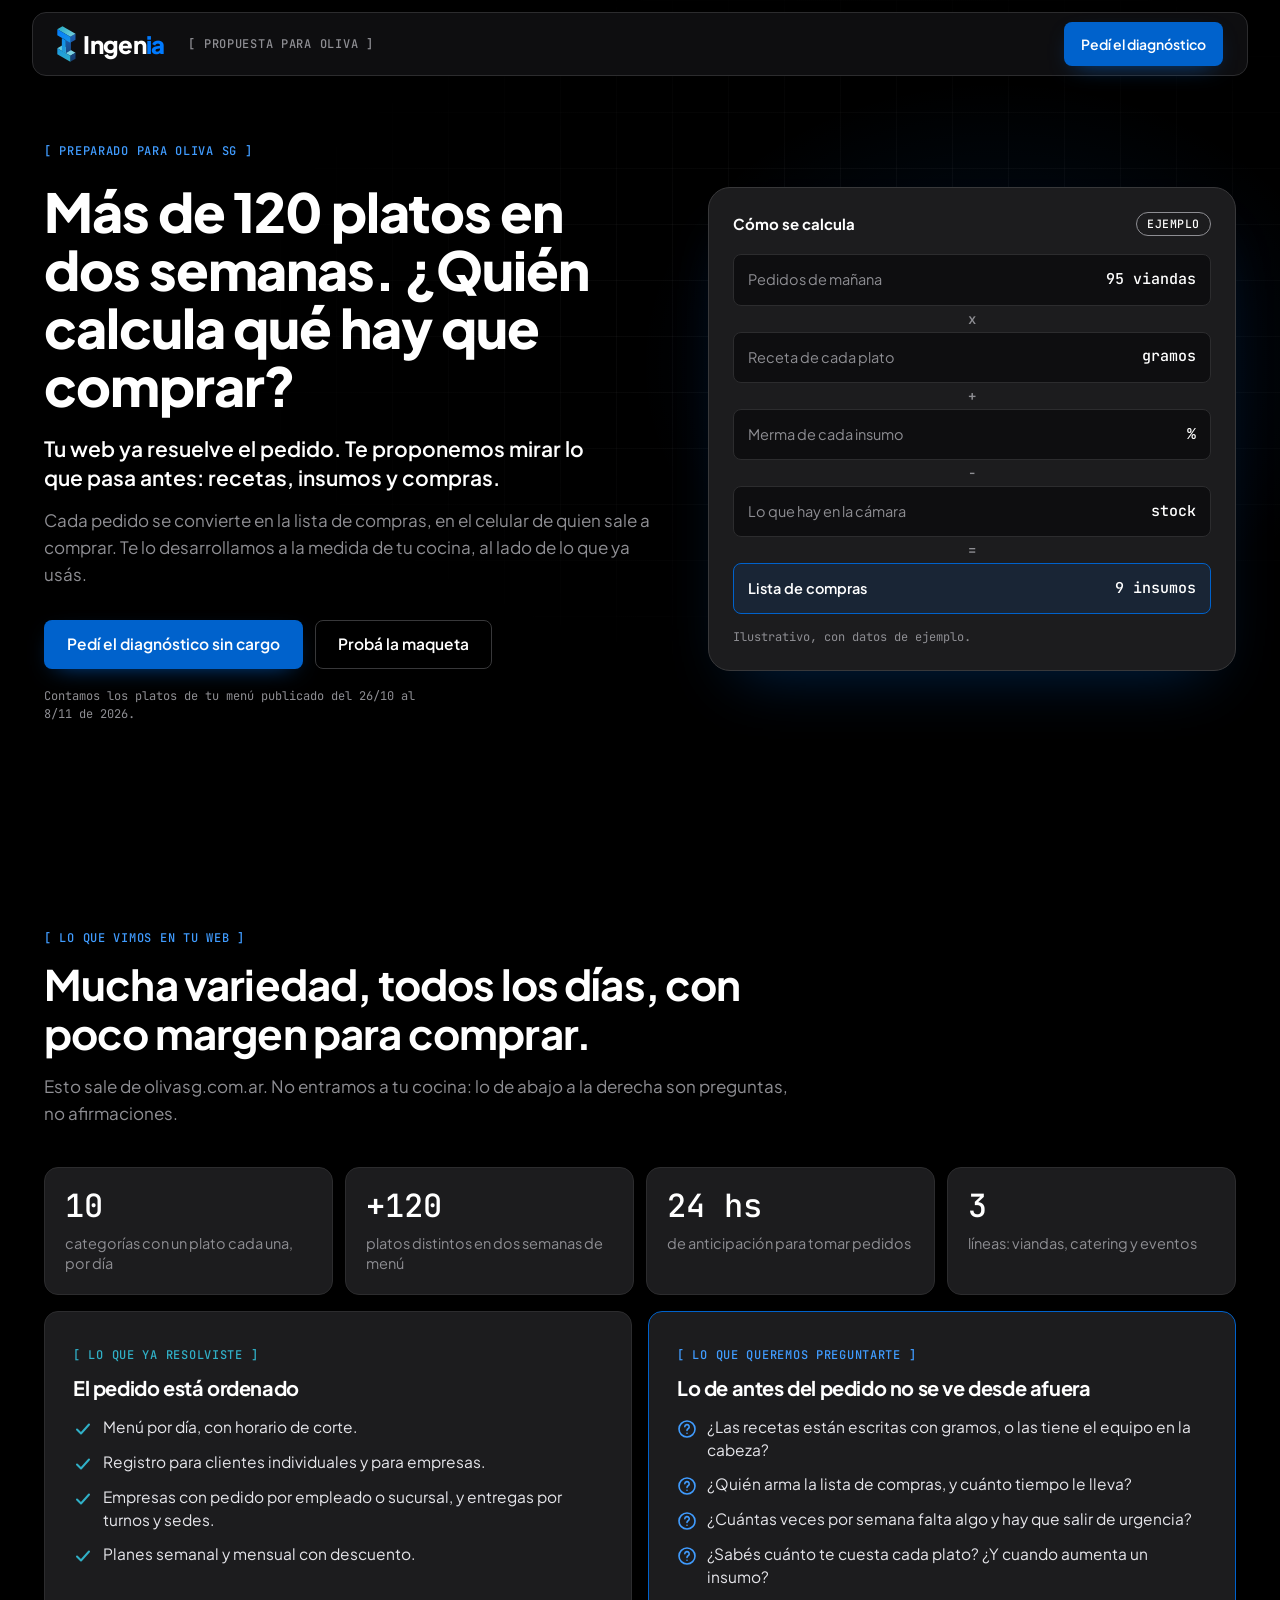
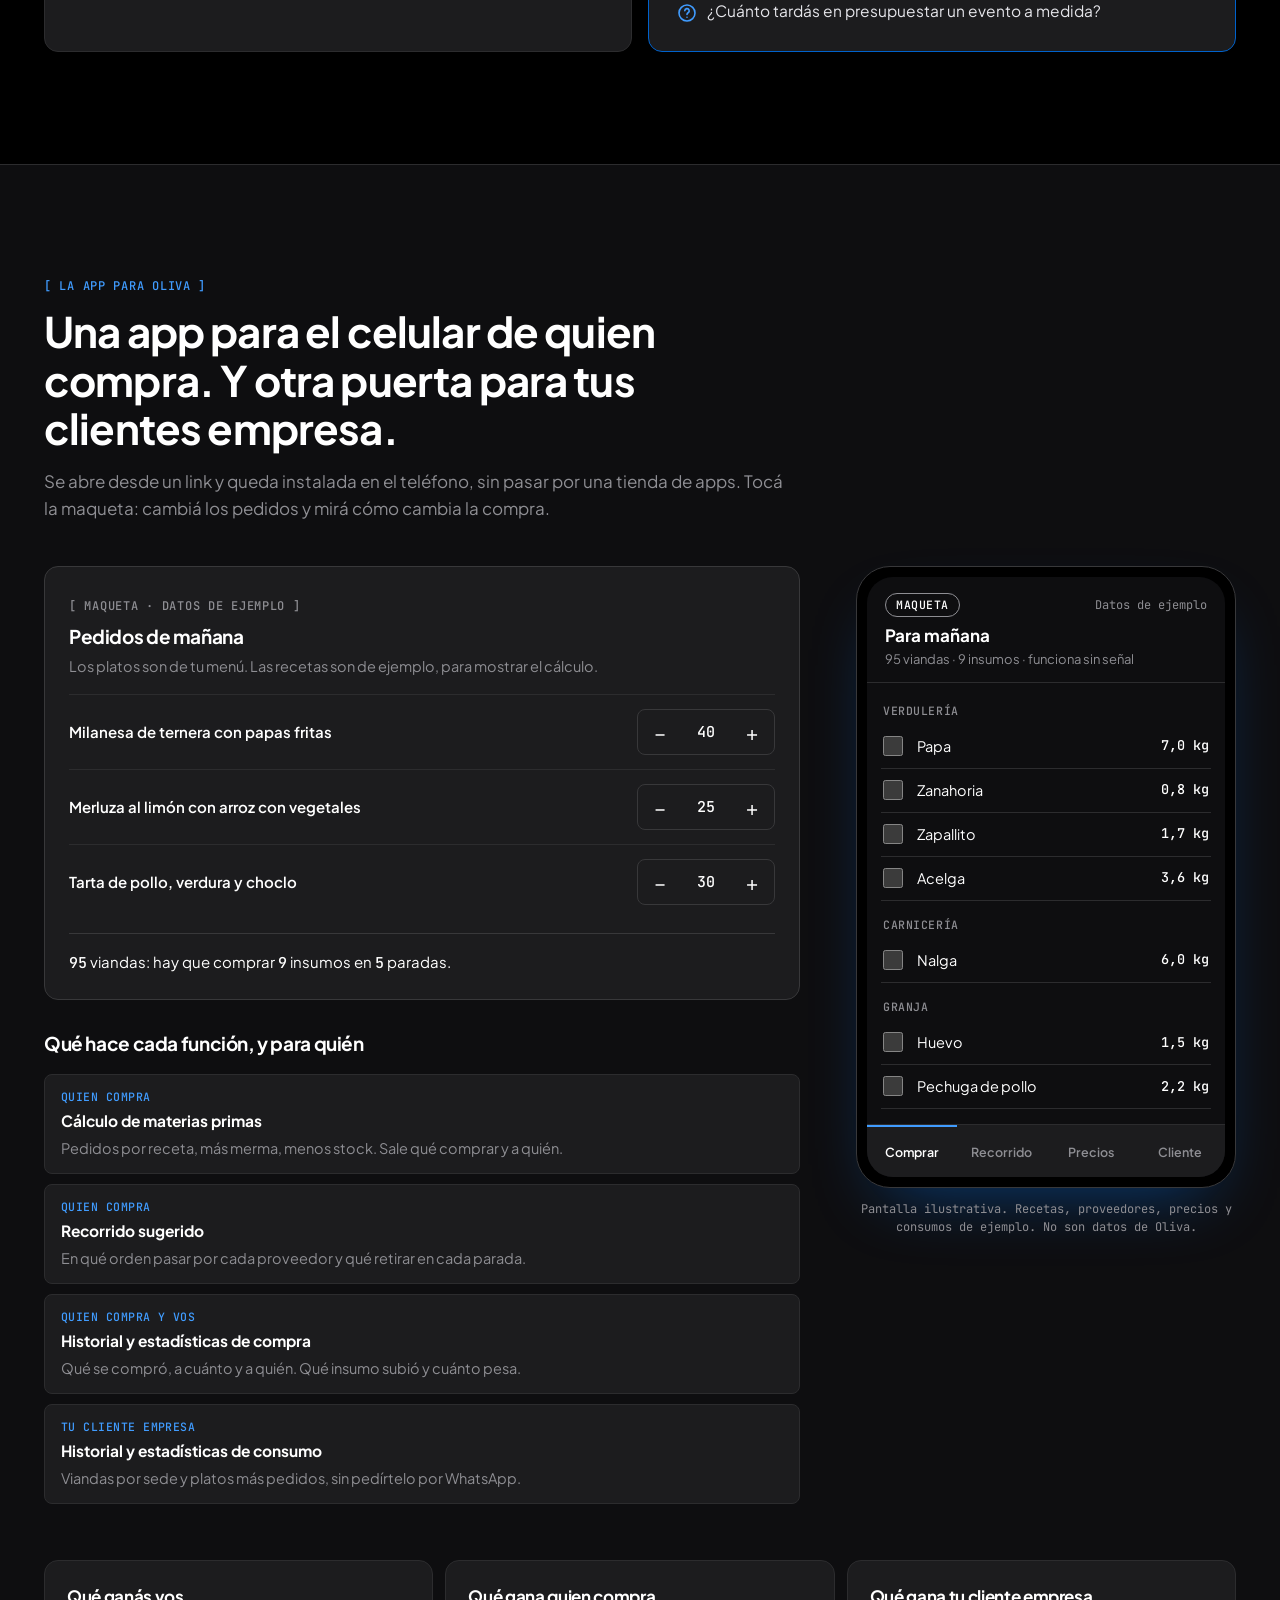
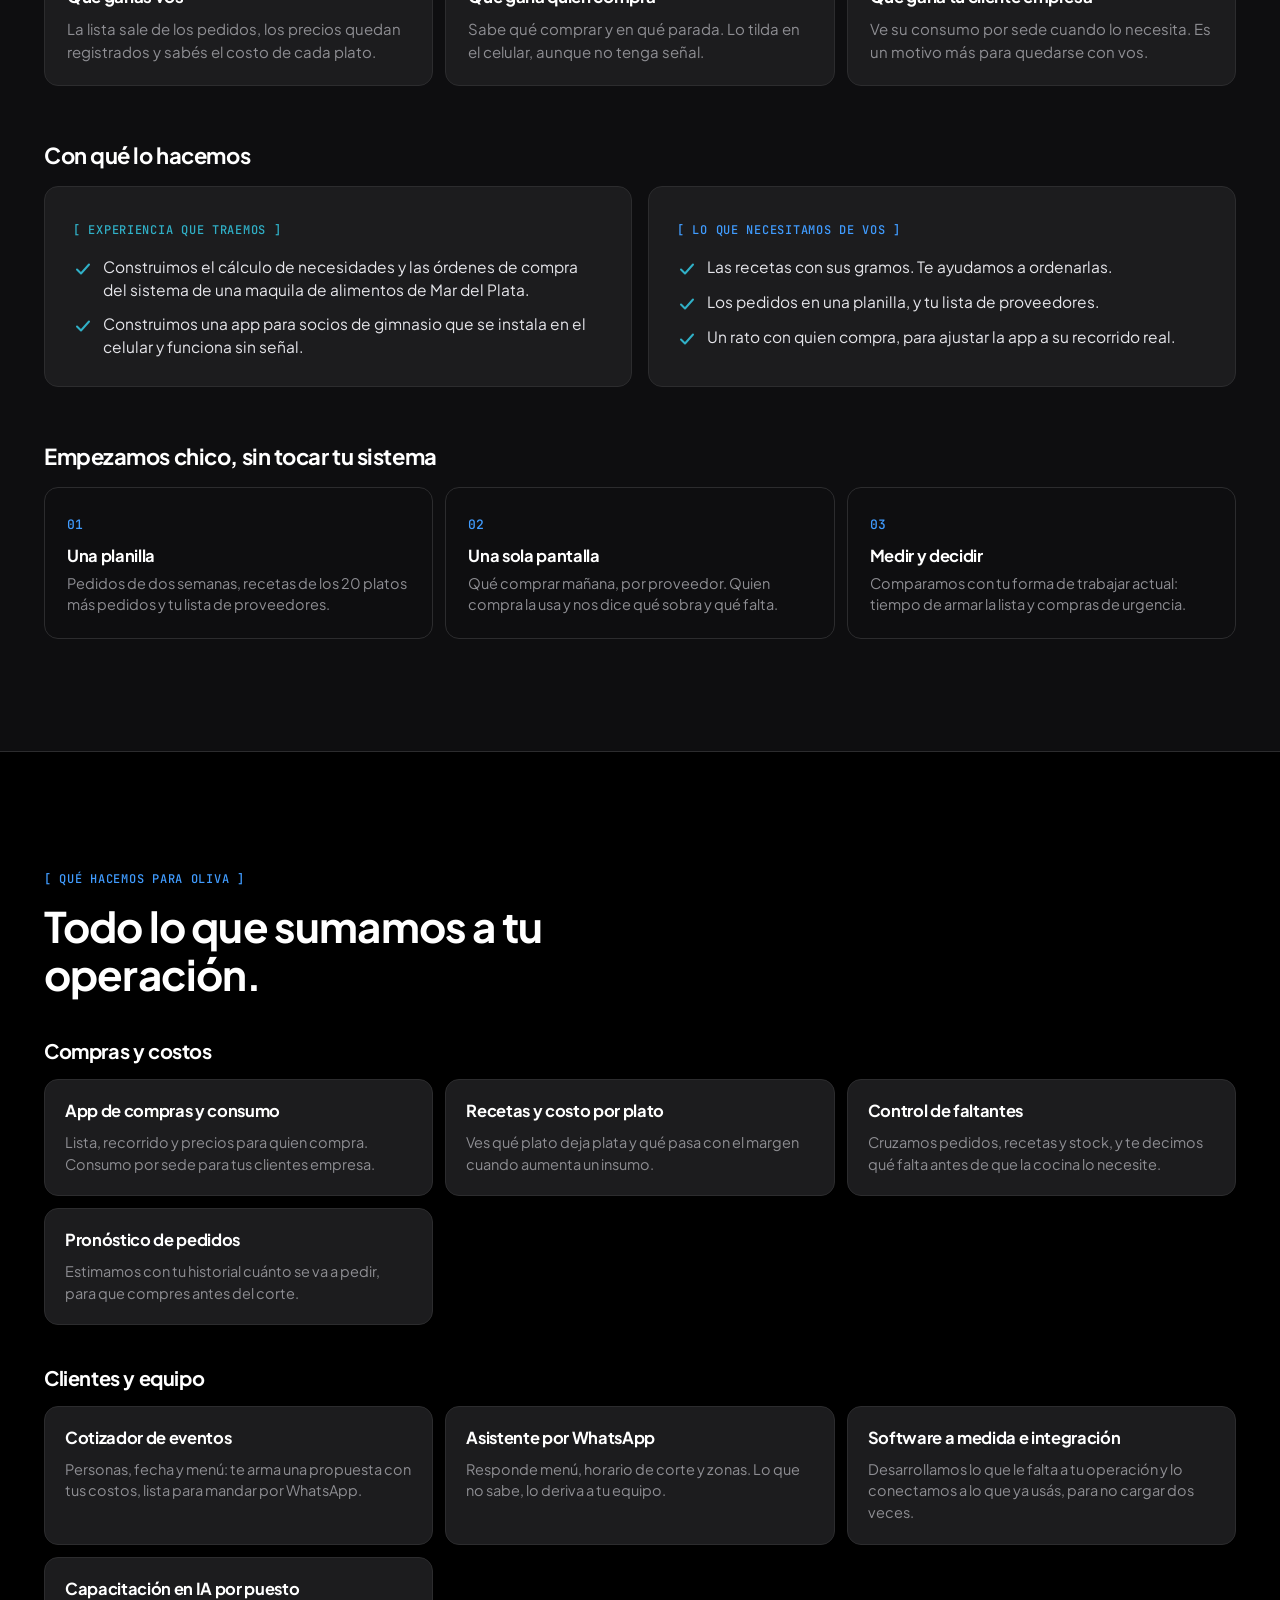
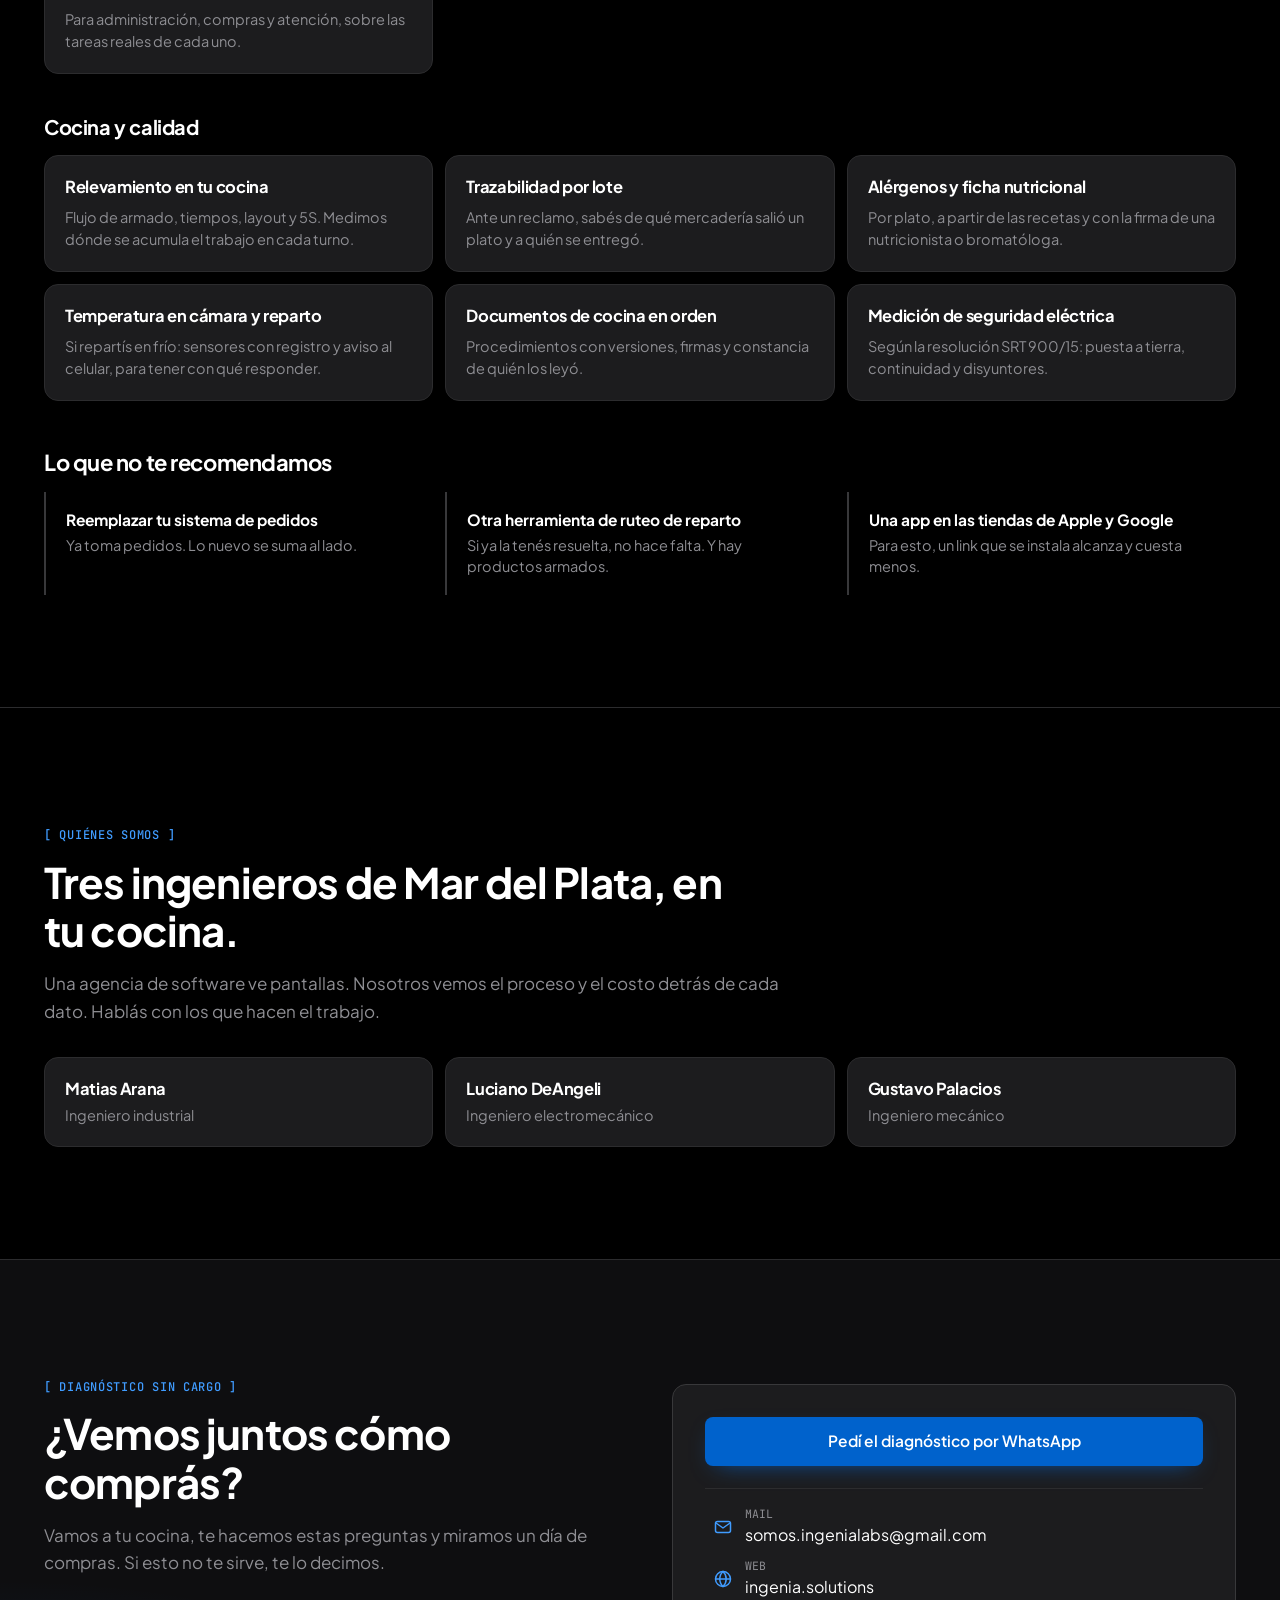
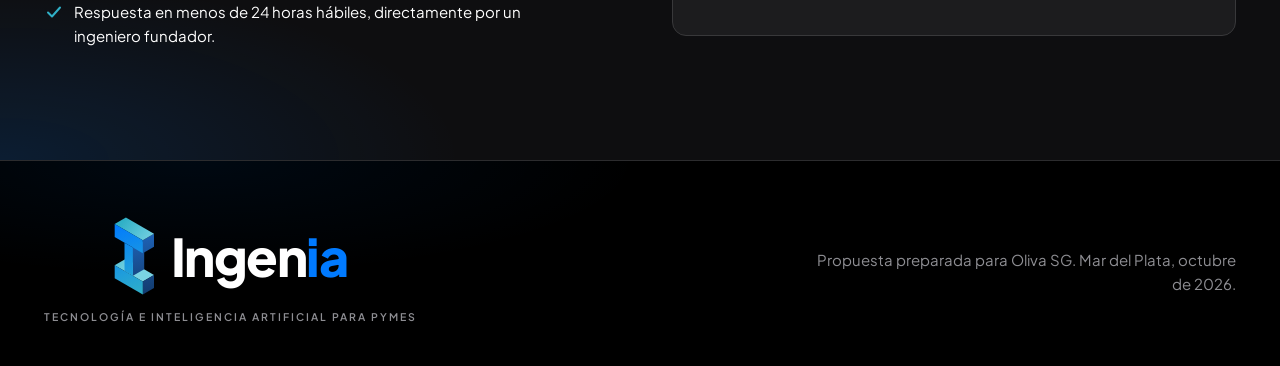
==== commit 52979067: "Brochure de Oliva: oferta en presente, sin división por disponibilidad Co-Authored-By: Claude Opus 5" ====
--- a/olivasg/index.html
+++ b/olivasg/index.html
@@ -4,7 +4,7 @@
 <meta charset="utf-8">
 <meta name="viewport" content="width=device-width, initial-scale=1">
 <title>Ingenia Solutions · Propuesta para Oliva</title>
-<meta name="description" content="Una idea para Oliva: que cada pedido se convierta en la lista de compras. Qué hacemos hoy y qué todavía no existe, separado y a la vista.">
+<meta name="description" content="Para Oliva: cada pedido se convierte en la lista de compras. Recetas, costos, compras, eventos y cocina, con ingenieros en tu operación.">
 <meta name="color-scheme" content="dark">
 <meta name="robots" content="noindex">
 <meta name="theme-color" content="#000000">
@@ -71,11 +71,7 @@
   .js .reveal { opacity: 0; transform: translateY(18px); transition: opacity .7s var(--ease), transform .7s var(--ease); }
   .js .reveal.is-in { opacity: 1; transform: none; }
 
-  /* Rótulos de estado: palabra + estilo, nunca solo color */
-  .st { display: inline-flex; align-items: center; gap: 6px; min-height: 24px; padding: 2px 10px; border-radius: var(--r-pill); font: 500 11.5px/1.3 var(--mono); letter-spacing: .05em; white-space: nowrap; border: 1px solid transparent; }
-  .st--hoy { background: var(--accent-emerald); color: #000; }
-  .st--dev { border-color: var(--accent-cyan); color: var(--accent-cyan); }
-  .st--prox { border: 1px dashed var(--text-muted); color: var(--text); }
+  .st { display: inline-flex; align-items: center; min-height: 24px; padding: 2px 10px; border-radius: var(--r-pill); font: 500 11.5px/1.3 var(--mono); letter-spacing: .05em; white-space: nowrap; border: 1px solid var(--text-muted); color: var(--text); }
 
   /* Nav */
   .nav { position: fixed; inset: 12px 0 auto 0; z-index: 40; padding: 0 12px; }
@@ -113,13 +109,6 @@
   .flow__row--out { background: rgba(0,122,255,.1); border-color: var(--accent-blue); }
   .flow__row--out span { color: var(--text); font-weight: 600; }
   .flow .note { margin-top: 14px; }
-
-  /* Cómo leer */
-  .key { border-block: 1px solid var(--border); background: var(--bg-surface-2); padding: 28px 0; }
-  .key__inner { display: grid; grid-template-columns: auto repeat(3, minmax(0, 1fr)); gap: 16px 32px; align-items: start; }
-  .key__title { font-weight: 700; max-width: 16ch; line-height: 1.3; }
-  .key__item p { font-size: 14.5px; color: var(--text-muted); margin-top: 8px; line-height: 1.45; }
-  @media (max-width: 899px) { .key__inner { grid-template-columns: minmax(0, 1fr); } .key__title { max-width: none; } }
 
   /* Lo que vimos */
   .stats { display: grid; grid-template-columns: repeat(4, minmax(0, 1fr)); gap: 12px; margin-top: 40px; }
@@ -212,7 +201,7 @@
   .tile span { display: block; font-size: 12.5px; color: var(--text-muted); margin-top: 4px; line-height: 1.3; }
   .phone-note { margin-top: 12px; text-align: center; }
 
-  /* Honesto */
+  /* Beneficios */
   .gains { display: grid; grid-template-columns: repeat(3, minmax(0, 1fr)); gap: 12px; margin-top: 56px; }
   .gain { padding: 22px; background: var(--bg-surface); border: 1px solid var(--border); border-radius: var(--r-md); }
   .gain h3 { font-size: 17px; }
@@ -226,19 +215,13 @@
   @media (max-width: 899px) { .steps { grid-template-columns: minmax(0, 1fr); } }
   .subhead { font-size: 22px; line-height: 1.25; margin-top: 56px; }
 
-  /* Mapa de soluciones */
-  .filter { display: flex; flex-wrap: wrap; gap: 8px; margin-top: 28px; }
-  .filter button { min-height: 44px; padding: 8px 16px; border-radius: var(--r-pill); background: transparent; border: 1px solid var(--border-strong); font-size: 14px; font-weight: 600; color: var(--text-muted); }
-  .filter button[aria-pressed="true"] { background: var(--bg-elevated); color: var(--text); border-color: var(--text-muted); }
+  /* Soluciones */
   .sol-group { margin-top: 40px; }
-  .sol-group[hidden] { display: none; }
-  .sol-group__head { display: flex; flex-wrap: wrap; align-items: center; gap: 12px; }
-  .sol-group__head p { color: var(--text-muted); font-size: 15px; }
+  .sol-group__title { font-size: 20px; line-height: 1.25; }
   .sols { display: grid; grid-template-columns: repeat(3, minmax(0, 1fr)); gap: 12px; margin-top: 16px; }
   @media (max-width: 1023px) { .sols { grid-template-columns: repeat(2, minmax(0, 1fr)); } }
   @media (max-width: 680px) { .sols { grid-template-columns: minmax(0, 1fr); } }
   .sol { padding: 20px; background: var(--bg-surface); border: 1px solid var(--border); border-radius: var(--r-md); display: flex; flex-direction: column; gap: 10px; align-items: flex-start; }
-  .sol--prox { background: transparent; border: 1px dashed var(--border-strong); }
   .sol h4 { font-size: 16.5px; line-height: 1.3; }
   .sol p { font-size: 14.5px; line-height: 1.5; color: var(--text-muted); }
 
@@ -257,7 +240,6 @@
   .eng { padding: 18px 20px; background: var(--bg-surface); border: 1px solid var(--border); border-radius: var(--r-md); }
   .eng h3 { font-size: 16.5px; }
   .eng span { color: var(--text-muted); font-size: 14.5px; }
-  .honest { margin-top: 20px; padding: 18px 20px; border: 1px dashed var(--text-muted); border-radius: var(--r-md); font-size: 15.5px; max-width: 72ch; }
 
   /* Contacto */
   .booking { background: radial-gradient(ellipse 60% 60% at 0% 100%, rgba(0,122,255,.14), transparent 60%), var(--bg-surface-2); border-top: 1px solid var(--border); }
@@ -316,7 +298,7 @@
         <span class="badge-mono badge-mono--cyan reveal">[ PREPARADO PARA OLIVA SG ]</span>
         <h1 class="hero__title reveal" id="hero-title">Más de 120 platos en dos semanas. ¿Quién calcula qué hay que comprar?</h1>
         <p class="hero__sub reveal">Tu web ya resuelve el pedido. Te proponemos mirar lo que pasa antes: recetas, insumos y compras.</p>
-        <p class="hero__lead reveal">La idea es que cada pedido se convierta en la lista de compras, en el celular de quien sale a comprar. Todavía no existe: la queremos construir con una cocina como la tuya.</p>
+        <p class="hero__lead reveal">Cada pedido se convierte en la lista de compras, en el celular de quien sale a comprar. Te lo desarrollamos a la medida de tu cocina, al lado de lo que ya usás.</p>
         <div class="hero__ctas reveal">
           <a class="btn btn--primary" href="#contacto">Pedí el diagnóstico sin cargo</a>
           <a class="btn btn--ghost" href="#app">Probá la maqueta</a>
@@ -326,8 +308,8 @@
 
       <div class="flow reveal" role="img" aria-label="Ejemplo ilustrativo del cálculo: pedidos de mañana, por recetas, más merma, menos stock, da los insumos a comprar.">
         <div class="flow__head">
-          <span class="flow__title">Cómo sería el cálculo</span>
-          <span class="st st--prox">PRÓXIMAMENTE</span>
+          <span class="flow__title">Cómo se calcula</span>
+          <span class="st">EJEMPLO</span>
         </div>
         <div class="flow__row"><span>Pedidos de mañana</span><b><span data-total style="color:inherit;font:inherit">95</span> viandas</b></div>
         <div class="flow__op" aria-hidden="true">x</div>
@@ -338,20 +320,10 @@
         <div class="flow__row"><span>Lo que hay en la cámara</span><b>stock</b></div>
         <div class="flow__op" aria-hidden="true">=</div>
         <div class="flow__row flow__row--out"><span>Lista de compras</span><b><span data-items style="color:inherit;font:inherit;font-weight:500">9</span> insumos</b></div>
-        <p class="note">Ilustrativo, con datos inventados.</p>
+        <p class="note">Ilustrativo, con datos de ejemplo.</p>
       </div>
     </div>
   </section>
-
-  <!-- Cómo leer -->
-  <div class="key" aria-label="Cómo leer esta propuesta">
-    <div class="container key__inner">
-      <p class="key__title">Cómo leer esta propuesta</p>
-      <div class="key__item"><span class="st st--hoy">HOY</span><p>Lo podemos hacer ahora.</p></div>
-      <div class="key__item"><span class="st st--dev">EN DESARROLLO</span><p>Tiene plan de trabajo, pero no está construido.</p></div>
-      <div class="key__item"><span class="st st--prox">PRÓXIMAMENTE</span><p>Una idea que podríamos sumar. Hoy no la entregamos.</p></div>
-    </div>
-  </div>
 
   <!-- Lo que vimos -->
   <section class="section" id="vimos" aria-labelledby="vimos-title">
@@ -385,7 +357,7 @@
             <li><svg width="20" height="20" viewBox="0 0 20 20" fill="none" aria-hidden="true"><circle cx="10" cy="10" r="8" stroke="currentColor" stroke-width="1.6"/><path d="M7.8 7.8a2.2 2.2 0 1 1 3.3 1.9c-.7.4-1.1.9-1.1 1.7M10 14.2v.1" stroke="currentColor" stroke-width="1.6" stroke-linecap="round"/></svg><span>¿Las recetas están escritas con gramos, o las tiene el equipo en la cabeza?</span></li>
             <li><svg width="20" height="20" viewBox="0 0 20 20" fill="none" aria-hidden="true"><circle cx="10" cy="10" r="8" stroke="currentColor" stroke-width="1.6"/><path d="M7.8 7.8a2.2 2.2 0 1 1 3.3 1.9c-.7.4-1.1.9-1.1 1.7M10 14.2v.1" stroke="currentColor" stroke-width="1.6" stroke-linecap="round"/></svg><span>¿Quién arma la lista de compras, y cuánto tiempo le lleva?</span></li>
             <li><svg width="20" height="20" viewBox="0 0 20 20" fill="none" aria-hidden="true"><circle cx="10" cy="10" r="8" stroke="currentColor" stroke-width="1.6"/><path d="M7.8 7.8a2.2 2.2 0 1 1 3.3 1.9c-.7.4-1.1.9-1.1 1.7M10 14.2v.1" stroke="currentColor" stroke-width="1.6" stroke-linecap="round"/></svg><span>¿Cuántas veces por semana falta algo y hay que salir de urgencia?</span></li>
-            <li><svg width="20" height="20" viewBox="0 0 20 20" fill="none" aria-hidden="true"><circle cx="10" cy="10" r="8" stroke="currentColor" stroke-width="1.6"/><path d="M7.8 7.8a2.2 2.2 0 1 1 3.3 1.9c-.7.4-1.1.9-1.1 1.7M10 14.2v.1" stroke="currentColor" stroke-width="1.6" stroke-linecap="round"/></svg><span>¿Sabés cuánto te cuesta hoy cada plato? ¿Y cuando aumenta un insumo?</span></li>
+            <li><svg width="20" height="20" viewBox="0 0 20 20" fill="none" aria-hidden="true"><circle cx="10" cy="10" r="8" stroke="currentColor" stroke-width="1.6"/><path d="M7.8 7.8a2.2 2.2 0 1 1 3.3 1.9c-.7.4-1.1.9-1.1 1.7M10 14.2v.1" stroke="currentColor" stroke-width="1.6" stroke-linecap="round"/></svg><span>¿Sabés cuánto te cuesta cada plato? ¿Y cuando aumenta un insumo?</span></li>
             <li><svg width="20" height="20" viewBox="0 0 20 20" fill="none" aria-hidden="true"><circle cx="10" cy="10" r="8" stroke="currentColor" stroke-width="1.6"/><path d="M7.8 7.8a2.2 2.2 0 1 1 3.3 1.9c-.7.4-1.1.9-1.1 1.7M10 14.2v.1" stroke="currentColor" stroke-width="1.6" stroke-linecap="round"/></svg><span>¿Cuánto tardás en presupuestar un evento a medida?</span></li>
           </ul>
         </div>
@@ -397,8 +369,7 @@
   <section class="section app" id="app" aria-labelledby="app-title">
     <div class="container">
       <div class="app__head reveal">
-        <span class="badge-mono badge-mono--cyan">[ LA IDEA PARA OLIVA ]</span>
-        <span class="st st--prox">PRÓXIMAMENTE · TODAVÍA NO EXISTE</span>
+        <span class="badge-mono badge-mono--cyan">[ LA APP PARA OLIVA ]</span>
       </div>
       <h2 class="section__title reveal" id="app-title">Una app para el celular de quien compra. Y otra puerta para tus clientes empresa.</h2>
       <p class="section__lead reveal">Se abre desde un link y queda instalada en el teléfono, sin pasar por una tienda de apps. Tocá la maqueta: cambiá los pedidos y mirá cómo cambia la compra.</p>
@@ -406,9 +377,9 @@
       <div class="app__grid">
         <div class="app__left">
           <div class="ctrl reveal">
-            <span class="badge-mono">[ MAQUETA · DATOS INVENTADOS ]</span>
+            <span class="badge-mono">[ MAQUETA · DATOS DE EJEMPLO ]</span>
             <h3>Pedidos de mañana</h3>
-            <p class="ctrl__sub">Los platos son de tu menú. Las recetas no: las inventamos para mostrar el cálculo.</p>
+            <p class="ctrl__sub">Los platos son de tu menú. Las recetas son de ejemplo, para mostrar el cálculo.</p>
             <div id="dishes"></div>
             <p class="ctrl__out" aria-live="polite"><b data-total>95</b> viandas: hay que comprar <b data-items>9</b> insumos en <b data-stops>5</b> paradas.</p>
           </div>
@@ -428,7 +399,7 @@
           <div class="phone">
             <div class="screen">
               <div class="screen__bar">
-                <div class="screen__tag"><span class="st st--prox">MAQUETA</span><span class="note">Datos inventados</span></div>
+                <div class="screen__tag"><span class="st">MAQUETA</span><span class="note">Datos de ejemplo</span></div>
                 <p class="screen__title" id="screen-title">Para mañana</p>
                 <p class="screen__sub" id="screen-sub"></p>
               </div>
@@ -441,85 +412,79 @@
               </div>
             </div>
           </div>
-          <p class="note phone-note">Pantalla ilustrativa. Recetas, proveedores, precios y consumos inventados. No son datos de Oliva.</p>
+          <p class="note phone-note">Pantalla ilustrativa. Recetas, proveedores, precios y consumos de ejemplo. No son datos de Oliva.</p>
         </div>
       </div>
 
       <div class="gains">
-        <div class="gain reveal"><h3>Qué ganás vos</h3><p>La lista sale de los pedidos, los precios quedan registrados y podés llegar a saber el costo de cada plato.</p></div>
+        <div class="gain reveal"><h3>Qué ganás vos</h3><p>La lista sale de los pedidos, los precios quedan registrados y sabés el costo de cada plato.</p></div>
         <div class="gain reveal"><h3>Qué gana quien compra</h3><p>Sabe qué comprar y en qué parada. Lo tilda en el celular, aunque no tenga señal.</p></div>
         <div class="gain reveal"><h3>Qué gana tu cliente empresa</h3><p>Ve su consumo por sede cuando lo necesita. Es un motivo más para quedarse con vos.</p></div>
       </div>
 
-      <h3 class="subhead reveal">Lo que ya tenemos y lo que falta</h3>
+      <h3 class="subhead reveal">Con qué lo hacemos</h3>
       <div class="two">
         <div class="panel reveal">
-          <span class="badge-mono badge-mono--emerald">[ YA LO CONSTRUIMOS, EN OTROS RUBROS ]</span>
+          <span class="badge-mono badge-mono--emerald">[ EXPERIENCIA QUE TRAEMOS ]</span>
           <ul class="ticks">
-            <li><svg width="20" height="20" viewBox="0 0 20 20" fill="none" aria-hidden="true"><path d="M4 10.5l4 4 8-9" stroke="currentColor" stroke-width="2" stroke-linecap="round" stroke-linejoin="round"/></svg><span>Cálculo de necesidades y órdenes de compra: en el sistema de una maquila de alimentos de Mar del Plata.</span></li>
-            <li><svg width="20" height="20" viewBox="0 0 20 20" fill="none" aria-hidden="true"><path d="M4 10.5l4 4 8-9" stroke="currentColor" stroke-width="2" stroke-linecap="round" stroke-linejoin="round"/></svg><span>App instalable en el celular que funciona sin señal: la app para socios de un sistema de gimnasios.</span></li>
+            <li><svg width="20" height="20" viewBox="0 0 20 20" fill="none" aria-hidden="true"><path d="M4 10.5l4 4 8-9" stroke="currentColor" stroke-width="2" stroke-linecap="round" stroke-linejoin="round"/></svg><span>Construimos el cálculo de necesidades y las órdenes de compra del sistema de una maquila de alimentos de Mar del Plata.</span></li>
+            <li><svg width="20" height="20" viewBox="0 0 20 20" fill="none" aria-hidden="true"><path d="M4 10.5l4 4 8-9" stroke="currentColor" stroke-width="2" stroke-linecap="round" stroke-linejoin="round"/></svg><span>Construimos una app para socios de gimnasio que se instala en el celular y funciona sin señal.</span></li>
           </ul>
         </div>
         <div class="panel reveal">
-          <span class="badge-mono">[ FALTA CONSTRUIR ]</span>
+          <span class="badge-mono badge-mono--cyan">[ LO QUE NECESITAMOS DE VOS ]</span>
           <ul class="ticks">
-            <li><svg width="20" height="20" viewBox="0 0 20 20" fill="none" aria-hidden="true" style="color:var(--text-muted)"><circle cx="10" cy="10" r="7.2" stroke="currentColor" stroke-width="1.6" stroke-dasharray="3 3"/></svg><span>Adaptar el cálculo a una cocina: compra por día y unidades de cocina.</span></li>
-            <li><svg width="20" height="20" viewBox="0 0 20 20" fill="none" aria-hidden="true" style="color:var(--text-muted)"><circle cx="10" cy="10" r="7.2" stroke="currentColor" stroke-width="1.6" stroke-dasharray="3 3"/></svg><span>Las pantallas de compra, recorrido, precios y consumo de empresas.</span></li>
-            <li><svg width="20" height="20" viewBox="0 0 20 20" fill="none" aria-hidden="true" style="color:var(--text-muted)"><circle cx="10" cy="10" r="7.2" stroke="currentColor" stroke-width="1.6" stroke-dasharray="3 3"/></svg><span>Y lo que necesitamos de vos: las recetas con sus gramos. Sin eso no hay cálculo.</span></li>
+            <li><svg width="20" height="20" viewBox="0 0 20 20" fill="none" aria-hidden="true"><path d="M4 10.5l4 4 8-9" stroke="currentColor" stroke-width="2" stroke-linecap="round" stroke-linejoin="round"/></svg><span>Las recetas con sus gramos. Te ayudamos a ordenarlas.</span></li>
+            <li><svg width="20" height="20" viewBox="0 0 20 20" fill="none" aria-hidden="true"><path d="M4 10.5l4 4 8-9" stroke="currentColor" stroke-width="2" stroke-linecap="round" stroke-linejoin="round"/></svg><span>Los pedidos en una planilla, y tu lista de proveedores.</span></li>
+            <li><svg width="20" height="20" viewBox="0 0 20 20" fill="none" aria-hidden="true"><path d="M4 10.5l4 4 8-9" stroke="currentColor" stroke-width="2" stroke-linecap="round" stroke-linejoin="round"/></svg><span>Un rato con quien compra, para ajustar la app a su recorrido real.</span></li>
           </ul>
         </div>
       </div>
 
-      <h3 class="subhead reveal">Empezaríamos chico, sin tocar tu sistema</h3>
+      <h3 class="subhead reveal">Empezamos chico, sin tocar tu sistema</h3>
       <ol class="steps">
         <li class="step reveal"><b>01</b><h4>Una planilla</h4><p>Pedidos de dos semanas, recetas de los 20 platos más pedidos y tu lista de proveedores.</p></li>
         <li class="step reveal"><b>02</b><h4>Una sola pantalla</h4><p>Qué comprar mañana, por proveedor. Quien compra la usa y nos dice qué sobra y qué falta.</p></li>
-        <li class="step reveal"><b>03</b><h4>Medir y decidir</h4><p>Comparamos contra hoy: tiempo de armar la lista y compras de urgencia. Si no mejora, lo decimos.</p></li>
+        <li class="step reveal"><b>03</b><h4>Medir y decidir</h4><p>Comparamos con tu forma de trabajar actual: tiempo de armar la lista y compras de urgencia.</p></li>
       </ol>
     </div>
   </section>
 
-  <!-- Mapa de soluciones -->
+  <!-- Soluciones -->
   <section class="section" id="soluciones" aria-labelledby="sol-title">
     <div class="container">
-      <span class="badge-mono badge-mono--cyan reveal">[ TODO LO QUE PODRÍA SERVIRTE ]</span>
-      <h2 class="section__title reveal" id="sol-title">Qué hay hoy y qué todavía no, sin mezclar.</h2>
-      <div class="filter reveal" role="group" aria-label="Filtrar por estado">
-        <button type="button" data-f="todo" aria-pressed="true">Todo</button>
-        <button type="button" data-f="hoy" aria-pressed="false">Hoy</button>
-        <button type="button" data-f="dev" aria-pressed="false">En desarrollo</button>
-        <button type="button" data-f="prox" aria-pressed="false">Próximamente</button>
-      </div>
-
-      <div class="sol-group" data-g="hoy">
-        <div class="sol-group__head reveal"><span class="st st--hoy">HOY</span><p>Lo podemos hacer ahora. En una cocina sería nuestra primera vez.</p></div>
+      <span class="badge-mono badge-mono--cyan reveal">[ QUÉ HACEMOS PARA OLIVA ]</span>
+      <h2 class="section__title reveal" id="sol-title">Todo lo que sumamos a tu operación.</h2>
+
+      <div class="sol-group">
+        <h3 class="reveal sol-group__title">Compras y costos</h3>
+        <div class="sols">
+          <article class="sol reveal"><h4>App de compras y consumo</h4><p>Lista, recorrido y precios para quien compra. Consumo por sede para tus clientes empresa.</p></article>
+          <article class="sol reveal"><h4>Recetas y costo por plato</h4><p>Ves qué plato deja plata y qué pasa con el margen cuando aumenta un insumo.</p></article>
+          <article class="sol reveal"><h4>Control de faltantes</h4><p>Cruzamos pedidos, recetas y stock, y te decimos qué falta antes de que la cocina lo necesite.</p></article>
+          <article class="sol reveal"><h4>Pronóstico de pedidos</h4><p>Estimamos con tu historial cuánto se va a pedir, para que compres antes del corte.</p></article>
+        </div>
+      </div>
+
+      <div class="sol-group">
+        <h3 class="reveal sol-group__title">Clientes y equipo</h3>
+        <div class="sols">
+          <article class="sol reveal"><h4>Cotizador de eventos</h4><p>Personas, fecha y menú: te arma una propuesta con tus costos, lista para mandar por WhatsApp.</p></article>
+          <article class="sol reveal"><h4>Asistente por WhatsApp</h4><p>Responde menú, horario de corte y zonas. Lo que no sabe, lo deriva a tu equipo.</p></article>
+          <article class="sol reveal"><h4>Software a medida e integración</h4><p>Desarrollamos lo que le falta a tu operación y lo conectamos a lo que ya usás, para no cargar dos veces.</p></article>
+          <article class="sol reveal"><h4>Capacitación en IA por puesto</h4><p>Para administración, compras y atención, sobre las tareas reales de cada uno.</p></article>
+        </div>
+      </div>
+
+      <div class="sol-group">
+        <h3 class="reveal sol-group__title">Cocina y calidad</h3>
         <div class="sols">
           <article class="sol reveal"><h4>Relevamiento en tu cocina</h4><p>Flujo de armado, tiempos, layout y 5S. Medimos dónde se acumula el trabajo en cada turno.</p></article>
-          <article class="sol reveal"><h4>Software a medida e integración</h4><p>Lo que le falta a tu operación, conectado a lo que ya usás, para no cargar dos veces.</p></article>
-          <article class="sol reveal"><h4>Asistente por WhatsApp</h4><p>Responde menú, horario de corte y zonas. Lo que no sabe, lo deriva a tu equipo.</p></article>
-          <article class="sol reveal"><h4>Capacitación en IA por puesto</h4><p>Para administración, compras y atención, sobre las tareas reales de cada uno.</p></article>
+          <article class="sol reveal"><h4>Trazabilidad por lote</h4><p>Ante un reclamo, sabés de qué mercadería salió un plato y a quién se entregó.</p></article>
+          <article class="sol reveal"><h4>Alérgenos y ficha nutricional</h4><p>Por plato, a partir de las recetas y con la firma de una nutricionista o bromatóloga.</p></article>
+          <article class="sol reveal"><h4>Temperatura en cámara y reparto</h4><p>Si repartís en frío: sensores con registro y aviso al celular, para tener con qué responder.</p></article>
           <article class="sol reveal"><h4>Documentos de cocina en orden</h4><p>Procedimientos con versiones, firmas y constancia de quién los leyó.</p></article>
           <article class="sol reveal"><h4>Medición de seguridad eléctrica</h4><p>Según la resolución SRT 900/15: puesta a tierra, continuidad y disyuntores.</p></article>
-        </div>
-      </div>
-
-      <div class="sol-group" data-g="dev">
-        <div class="sol-group__head reveal"><span class="st st--dev">EN DESARROLLO</span><p>Tienen plan de trabajo, pero no están construidas.</p></div>
-        <div class="sols">
-          <article class="sol reveal"><h4>"Qué me falta para producir"</h4><p>Herramienta web gratis: subís pedidos, recetas y stock, y te dice qué falta. Pensada para plantas, se puede usar en cocina.</p></article>
-          <article class="sol reveal"><h4>Trazabilidad por lote</h4><p>Ante un reclamo, saber de qué mercadería salió un plato y a quién se entregó.</p></article>
-        </div>
-      </div>
-
-      <div class="sol-group" data-g="prox">
-        <div class="sol-group__head reveal"><span class="st st--prox">PRÓXIMAMENTE</span><p>Ideas que podríamos sumar. Hoy no las entregamos. Se priorizan con vos.</p></div>
-        <div class="sols">
-          <article class="sol sol--prox reveal"><h4>App de compras y consumo</h4><p>La de la maqueta de arriba: lista, recorrido, precios y panel para tus clientes empresa.</p></article>
-          <article class="sol sol--prox reveal"><h4>Recetas y costo por plato</h4><p>Qué plato deja plata y qué pasa con el margen cuando aumenta un insumo. Es la base de todo lo demás.</p></article>
-          <article class="sol sol--prox reveal"><h4>Cotizador de eventos</h4><p>Personas, fecha y menú: una propuesta armada con tus costos, lista para mandar por WhatsApp.</p></article>
-          <article class="sol sol--prox reveal"><h4>Pronóstico de pedidos</h4><p>Estimar con tu historial cuánto se va a pedir, para comprar antes de que cierre el corte.</p></article>
-          <article class="sol sol--prox reveal"><h4>Alérgenos y ficha nutricional</h4><p>Por plato, a partir de las recetas. Se haría con una nutricionista o bromatóloga que firme.</p></article>
-          <article class="sol sol--prox reveal"><h4>Temperatura en cámara y reparto</h4><p>Si repartís en frío: sensores con registro y aviso al celular, para tener con qué responder.</p></article>
         </div>
       </div>
 
@@ -545,7 +510,6 @@
         <div class="eng reveal"><h3>Luciano DeAngeli</h3><span>Ingeniero electromecánico</span></div>
         <div class="eng reveal"><h3>Gustavo Palacios</h3><span>Ingeniero mecánico</span></div>
       </div>
-      <p class="honest reveal">Todavía no trabajamos en una cocina de viandas. Por eso proponemos empezar chico y medir antes de avanzar.</p>
     </div>
   </section>
 
@@ -554,7 +518,7 @@
     <div class="container booking__inner">
       <div class="reveal">
         <span class="badge-mono badge-mono--cyan">[ DIAGNÓSTICO SIN CARGO ]</span>
-        <h2 class="section__title" id="contacto-title">¿Vemos juntos cómo comprás hoy?</h2>
+        <h2 class="section__title" id="contacto-title">¿Vemos juntos cómo comprás?</h2>
         <p class="section__lead">Vamos a tu cocina, te hacemos estas preguntas y miramos un día de compras. Si esto no te sirve, te lo decimos.</p>
         <p class="booking__guarantee">
           <svg width="20" height="20" viewBox="0 0 20 20" fill="none" aria-hidden="true"><path d="M4 10.5l4 4 8-9" stroke="currentColor" stroke-width="2" stroke-linecap="round" stroke-linejoin="round"/></svg>
@@ -620,17 +584,7 @@
     reveals.forEach((n) => n.classList.add("is-in"));
   }
 
-  // Filtro de soluciones
-  const filterBtns = document.querySelectorAll(".filter button");
-  filterBtns.forEach((b) => b.addEventListener("click", () => {
-    filterBtns.forEach((x) => x.setAttribute("aria-pressed", String(x === b)));
-    document.querySelectorAll(".sol-group").forEach((g) => {
-      g.hidden = b.dataset.f !== "todo" && g.dataset.g !== b.dataset.f;
-      if (!g.hidden) g.querySelectorAll(".reveal").forEach((n) => n.classList.add("is-in"));
-    });
-  }));
-
-  /* Maqueta. TODO ES INVENTADO salvo los nombres de los platos, que son del menú publicado de Oliva.
+  /* Maqueta. Todo es de ejemplo salvo los nombres de los platos, que son del menú publicado de Oliva.
      Gramos por vianda, merma, stock, proveedores e índices de precio son para mostrar el cálculo. */
   const INSUMOS = {
     nalga:    { n: "Nalga",            prov: "Carnicería",  merma: 10, stock: 2 },
